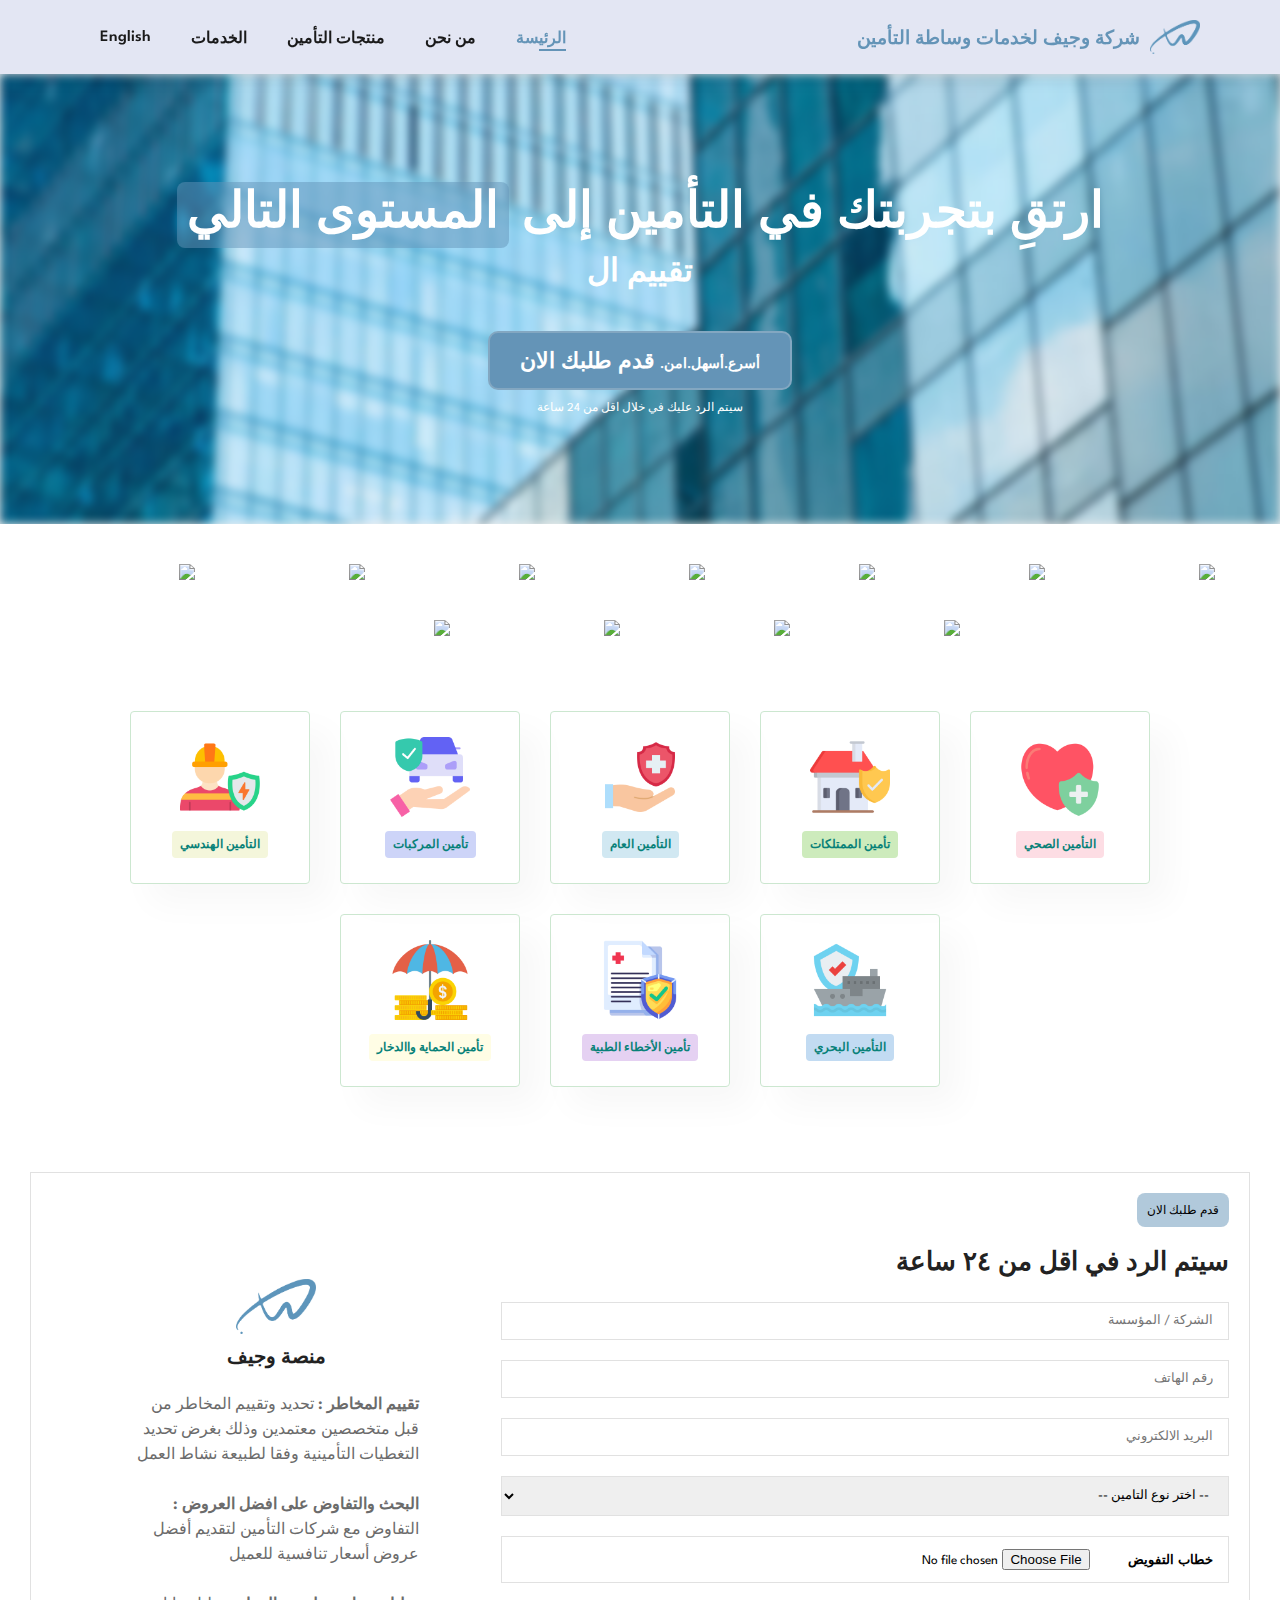
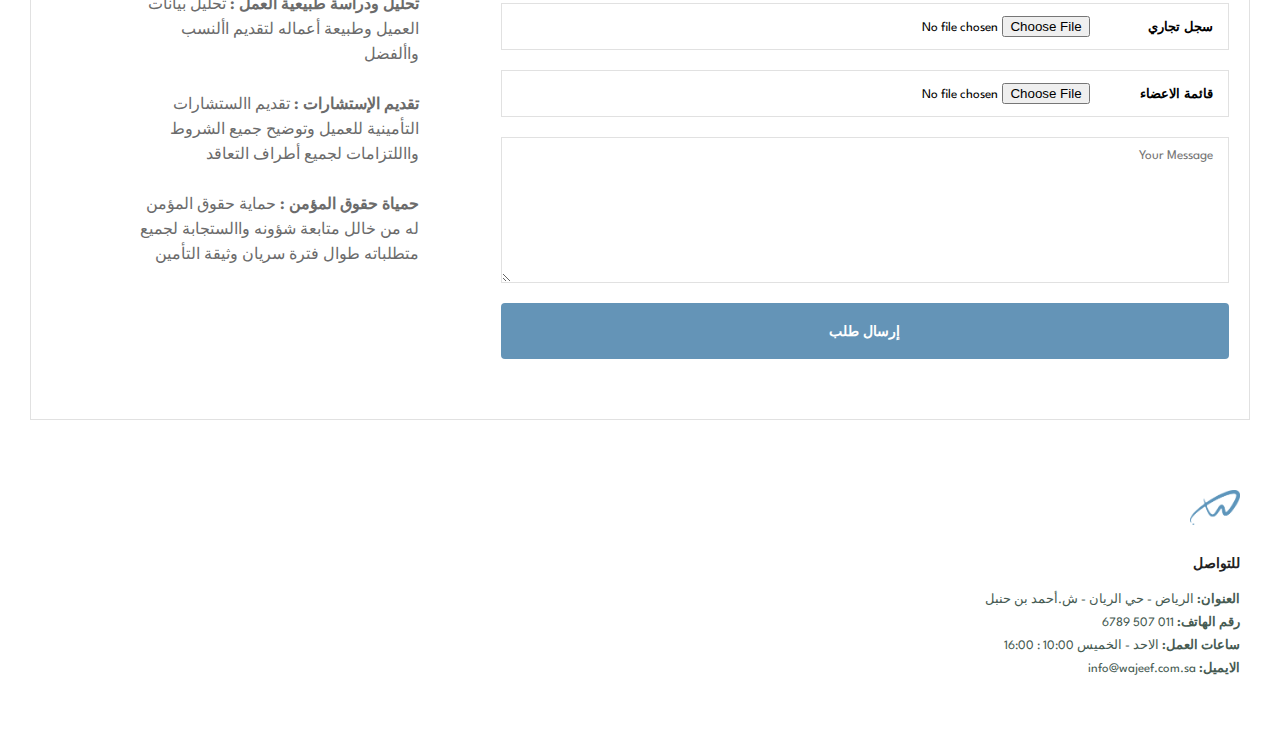
==== index.html @ 31f07fa6 "fix" ====
<!DOCTYPE html>
<html dir="rtl" lang="ar">
  <head>
    <meta charset="UTF-8" />
    <meta http-equiv="X-UA-Compatible" content="IE=edge" />
    <meta name="viewport" content="width=device-width, initial-scale=1.0" />
    <title>WAJEF</title>
    <link rel="shortcut icon" href="Img/logo.png" type="image" />
    <link
      rel="stylesheet"
      href="https://pro.fontawesome.com/releases/v5.10.0/css/all.css"
    />

    <link rel="stylesheet" href="css/header.css" />
    <link rel="stylesheet" href="css/navbar.css" />
    <link rel="stylesheet" href="css/contact.css" />
    <link rel="stylesheet" href="css/feature.css" />
    <link rel="stylesheet" href="css/footer.css" />
    <link rel="stylesheet" href="style.css" />
    <link rel="stylesheet" href="css/hero.css" />
  </head>
  <body>
    <section id="header"></section>

    <header class="hero">
      <div class="layout blur"></div>
      <div class="hero-content">
        <h1 class="hero-title">
          ارتقِ بتجربتك في التأمين إلى <span>المستوى التالي</span>
        </h1>

        <div class="container">
          <h2 class="text" id="text">Developer</h2>
        </div>
        <div class="dataForm">
          <button>
            <a href="#form-details">
              أسرع.أسهل.امن.<strong>قدم طلبك الان</strong>
            </a>
          </button>
        </div>
        <span class="time">سيتم الرد عليك في خلال اقل من 24 ساعة</span>
      </div>
    </header>
    <section id="company"></section>
    <section id="feature" class="section-p1"></section>

    <section id="form-details"></section>

    <footer id="footer" class="section-p1"></footer>
    <script type="module" src="JS/form.js"></script>
    <script type="module" src="JS/script.js">
      setHead("activeHome");
    </script>
    <script type="module" src="JS/menu.js"></script>
    <script type="module" src="JS/words.js"></script>
    <script src="JS/tawk.js"></script>
    <script src="JS/company.js"></script>
    <script src="JS/footer.js"></script>
    <script type="module">
      import { setHome } from "./JS/script.js";
      setHome();
    </script>
  </body>
</html>
---- css/header.css ----
/* header */
#header {
  display: flex;
  align-items: center;
  justify-content: space-between;
  padding: 20px 80px;
  background-color: #e3e6f3;
  box-shadow: 0px 5px 15px rgba(0, 0, 0, 0.1);
  z-index: 999;
  position: sticky;
  top: 0;
  left: 0;
}
@media (max-width: 1200px) {
  #header {
     padding: 20px 30px;
  }
}

.logo {
  width: 50px;
}
---- css/navbar.css ----
/* navbar */
#navbar {
  display: flex;
  align-items: center;
  justify-content: center;
}

#mobile {
  display: none;
  align-items: center;
}
#mobile i {
  color: #1a1a1a;
  font-size: 24px;
  padding-left: 20px;
}
#close {
  position: absolute;
  top: 30px;
  left: 30px;
  color: #222;
  font-size: 24px;
  display: none;
}

#navbar li {
  list-style: none;
  padding: 0 20px;
  position: relative;
}

#navbar li a {
  text-decoration: none;
  font-size: 16px;
  font-weight: 600;
  color: #1a1a1a;
  transition: 0.3s ease;
}

#navbar li a:hover,
#navbar li a.active {
  color: #6494b7;
}

#navbar li a:hover::after,
#navbar li a.active::after {
  content: "";
  width: 30%;
  height: 2px;
  background-color: #6494b7;
  position: absolute;
  bottom: -4px;
  right: 20px;
}
@media (max-width: 905px) {
  #navbar {
    flex-direction: column;
    align-items: flex-start;
    justify-content: flex-start;
    position: fixed;
    top: 0px;
    right: -300px;
    height: 100vh;
    width: 300px;
    background-color: #e3e6f3;
    box-shadow: 0 40px 60px rgb(0, 0, 0, 0.1);
    padding: 80px 0 0 10px;
    transition: 0.3s ease;
  }
  #navbar li {
    margin-bottom: 25px;
  }
  #mobile {
    display: flex;
  }
  #navbar.active {
    right: 0px;
  }
  #lg-bug {
    display: none;
  }
  #close {
    display: initial;
  }
}
---- css/contact.css ----
#contact-details {
  display: flex;
  align-items: center;
  justify-content: space-between;
}
#contact-details .details {
  width: 40%;
}
#contact-details .details span,
#form-details form span {
  font-size: 12px;
}
#contact-details .details h2,
#form-details form h2 {
  font-size: 26px;
  line-height: 35px;
  padding: 20px 0;
}

#contact-details .details h3 {
  font-size: 16px;
  padding-bottom: 15px;
}
#contact-details .details li {
  list-style: none;
  display: flex;
  align-items: center;
  padding: 10px 0;
}
#contact-details .details li i {
  font-size: 14px;
  padding-right: 22px;
}
#contact-details .details li p {
  font-size: 14px;
  margin: 0px;
}
#contact-details .map {
  width: 55%;
  height: 400px;
}

#contact-details .map iframe {
  width: 100%;
  height: 100%;
}

#form-details form {
  width: 65%;
  display: flex;
  flex-direction: column;
  align-items: flex-start;
}
#form-details form input,
#form-details form textarea,
#form-details form select {
  width: 100%;
}
.margin-bottom {
 margin-bottom: 20px;
 border: 1px solid #e1e1e1;
  padding: 12px 15px;
  outline: none;
}
#form-details form button {
  background-color: #6494b7;
  color: #fff;
  width: 100%;
  padding: 20px;
  margin-bottom: 40px;
}
#form-details {
  display: flex;
  align-items: center;
  justify-content: space-between;
  margin: 30px;
  padding: 20px;
  border: 1px solid #e1e1e1;
}

#insurance-type-value {
  display: flex;
  flex-direction: column;
  justify-content: center;
  align-items: center;
  width: 40%;
  padding: 20px;
  transition: 0.3s ease;
}
#insurance-type-value img{
  width: 80px;
}
#insurance-type-value p{
  color: #6b6b6b;
  width: 70%;
  line-height: 25px;
}
#insurance-type-value h4{
  margin: 10px;
}


@media (max-width: 1000px) {
  #form-details,#contact-details {
    flex-direction: column;
  }
  #contact-details .map,
  #form-details form,
  #form-details div,
  #contact-details .details
   {
    width: 100%;
  }
}
@media (max-width: 600px) {

    #form-details {
    margin: 10px;
  }
}
---- css/feature.css ----
/* Feature */
#feature {
  display: flex;
  align-items: center;
  justify-content: space-between;
  flex-wrap: wrap;
}

#feature .fe-box {
  width: 180px;
  text-align: center;
  padding: 25px 15px;
  box-shadow: 20px 20px 34px rgba(0, 0, 0, 0.03);
  border: 1px solid #cce7d0;
  border-radius: 4px;
  margin: 15px 0;
}

#feature .fe-box:hover {
  box-shadow: 10px 10px 54px rgba(70, 62, 211, 0.1);
}

#feature .fe-box h6 {
  display: inline-block;
  padding: 9px 8px 6px 8px;
  line-height: 1;
  border-radius: 4px;
  color: #088178;
}
#feature .fe-box img {
  width: 80px;
  height: 80px;
  object-fit: contain;
  margin-bottom: 10px;

}
#feature .fe-box:nth-child(1) h6 {
  background-color: #fddde4;
}
#feature .fe-box:nth-child(2) h6 {
  background-color: #cdebbc;
}
#feature .fe-box:nth-child(3) h6 {
  background-color: #d1e8f2;
}
#feature .fe-box:nth-child(4) h6 {
  background-color: #cdd4f8;
}
#feature .fe-box:nth-child(5) h6 {
  background-color: #f4f6db;
}
#feature .fe-box:nth-child(6) h6 {
  background-color: #c2dbf2;
}
#feature .fe-box:nth-child(7) h6 {
  background-color: #e5d1f2;
}
#feature .fe-box:nth-child(8) h6 {
  background-color: #fffde5;
}
@media (max-width: 1610px) {
  #feature {
    justify-content: center;
  }
  #feature .fe-box{
    margin: 15px;
  }
}
@media (max-width: 500px) {
  #feature .fe-box{
    width: 145px;
    margin: 0 15px 15px 0;
  }
}
---- css/footer.css ----
footer {
  display: flex;
  flex-wrap: wrap;
  justify-content: space-between;
}
footer .col {
  display: flex;
  flex-direction: column;
  align-items: flex-start;
  margin-bottom: 20px;
}

footer .logo {
  margin-bottom: 30px;
}
footer h4 {
  font-size: 14px;
  padding-bottom: 20px;
}

footer p {
  font-size: 13px;
  margin: 0 0 8px 0;
}

footer a {
  font-size: 13px;
  text-decoration: none;
  color: #222;
  margin-bottom: 10px;
}
footer .follow {
  margin-top: 20px;
}
footer .follow i {
  color: #465b52;
  padding-right: 4px;
  cursor: pointer;
}
footer .follow i:hover,
footer a:hover {
  color: #6494b7;
}

footer .install .row img {
  border: 1px solid #6494b7;
  border-radius: 6px;
}
footer .install img {
  margin: 10px 0 15px 0;
}

footer .copyright {
  text-align: center;
  width: 100%;
}
@media (max-width: 500px) {
  footer {
    flex-direction: column;
  }
  footer .install {
    align-items: center;
  }
}
---- style.css ----
@import url("https://fonts.googleapis.com/css2?family=Spartan:wght@100;200;300;400;500;600;700;800;900&display=swap");

* {
  margin: 0;
  padding: 0;
  box-sizing: border-box;
  font-family: "Spartan", sans-serif;
}

html {
  scroll-behavior: smooth;
}

/* Global Styles */

h1 {
  font-size: 50px;
  line-height: 64px;
  color: #222;
}

h2 {
  font-size: 46px;
  line-height: 54px;
  color: #222;
}

h4 {
  font-size: 20px;
  color: #222;
}

h6 {
  font-weight: 700;
  font-size: 12px;
}

p {
  font-size: 16px;
  color: #465b52;
  margin: 15px 0 20px 0;
}

.section-p1 {
  padding: 40px 80px;
}

.section-m1 {
  margin: 40px 0;
}

body {
  width: 100%;
}

button.normal {
  font-size: 14px;
  font-weight: 600;
  padding: 15px 30px;
  color: #000;

  background-color: #fff;
  border-radius: 4px;
  cursor: pointer;
  border: none;
  outline: none;
  transition: 0.2s ease;
}

button.white {
  font-size: 13px;
  font-weight: 600;
  padding: 11px 18px;
  color: #fff;
  background-color: transparent;
  cursor: pointer;
  border: 1px solid;
  outline: none;
  transition: 0.2s ease;
}

.banner {
  display: flex;
  flex-direction: column;
  justify-content: center;
  align-items: center;
  text-align: center;
  background-size: cover;
  background-position: center;
}
.layer {
  background-color: rgba(0, 0, 0, 0.1);
  position: absolute;
  top: 0;
  left: 0;
  width: 100%;
  height: 100%;
  transition: 0.3s ease;
}
.layer:hover {
  background-color: rgba(0, 0, 0, 0);
}
/* Media Query */
@media (max-width: 1800px) {
  .section-p1 {
    padding: 40px 40px;
  }
  #company {
    padding: 20px 20px 0px 20px;
  }
}

@media (max-width: 500px) {
  .section-p1 {
    padding: 20px;
  }
  h1 {
    font-size: 38px;
  }
  h2 {
    font-size: 32px;
  }
}

header {
  display: flex;
  justify-content: center;
  align-items: center;
  height: 50vh;
  margin: 0;
  font-family: Arial, sans-serif;
  background-color: #f0f0f0;
  background-repeat: no-repeat;
  background-size: cover;
  overflow: hidden;
  justify-content: center;
  align-items: center;
}
.blur {
  background-image: url("Img/main.jpg");
  filter: blur(1px);
}
header {
  position: relative;
}

.container {
  text-align: center;
}
.text {
  font-size: 2em;
  font-weight: bold;
  color: #ffffff;
  min-height: 2em;
}
.hero-title {
  color: #ffffff;
}
span {
  background-color: rgba(100, 148, 183, 0.5);
  padding: 10px;
  border-radius: 8px;
}
.layout {
  position: absolute;
  top: 0;
  left: 0;
  width: 100%;
  height: 100%;
  background-color: rgba(100, 148, 183, 0.3);
  z-index: 0;
}
.hero-content {
  position: relative;
  z-index: 1; /* Ensures content is above the background */
  text-align: center;
}
.dataForm {
  margin-top: 20px;
}

.dataForm button {
  color: #fff;
  padding: 20px;
  margin-bottom: 10px;

  font-size: 14px;
  font-weight: 600;
  padding: 15px 30px;
  color: #000;

  background-color: #6494b7;
  border-radius: 10px;
  cursor: pointer;
  border: 2px solid hsla(0, 0%, 88%, 0.25);
  outline: none;
  transition: 0.2s ease;
}
.dataForm a {
  text-decoration: none;
  color: #fff;
}
.dataForm strong {
  font-size: 22px;
  margin-right: 5px;
}
.time {
  background-color: transparent;
  font-size: 12px;
  color: #fff;
}

#company {
  display: flex;
  flex-wrap: nowrap;
  flex-direction: row;
  flex-wrap: wrap;
  justify-content: center;
  align-items: center;
  padding: 20px 40px 0px 40px;
}
#company img {
  width: 150px;
  margin: 10px;
  padding: 10px;
}

.myFile {
  display: flex;
  width: 100%;
  align-items: center;
  justify-content: center;
}

.myFile h5 {
  width: 150px;
  height: 100%;
}

.logo-contet {
  display: flex;
  text-decoration: none;
  justify-content: center;
  align-items: center;
  color: #6494b7;
}
.logo-contet .logo {
  margin-left: 10px;
}
---- css/hero.css ----
#hero {
  height: 90vh;
  width: 100%;
  background-size: cover;
  background-position: top 25% right 0;
  padding: 0 80px;
  display: flex;
  align-items: flex-start;
  justify-content: center;
  flex-direction: column;
}
#hero {
  background-image: url("img/hero4.png");
}

#hero h4 {
  padding-bottom: 5px;
  color: #088178;
}

#hero h1 {
  color: #088178;
}

#hero button {
  background-image: url("img/button.png");
  background-repeat: no-repeat;
  background-color: #088178;
  color: #088178;
  border: 0;
  padding: 14px 80px 14px 65px;
  cursor: pointer;
  font-weight: 700;
  font-size: 15px;
}

@media (max-width: 799px) {
  #hero {
    height: 70vh;
    background-position: top 30% right 30%;
  }
}
@media (max-width: 500px) {
  #hero {
    padding: 0 20px;
    background-position: 55%;
  }
}
.blur {
  filter: blur(5px);
}
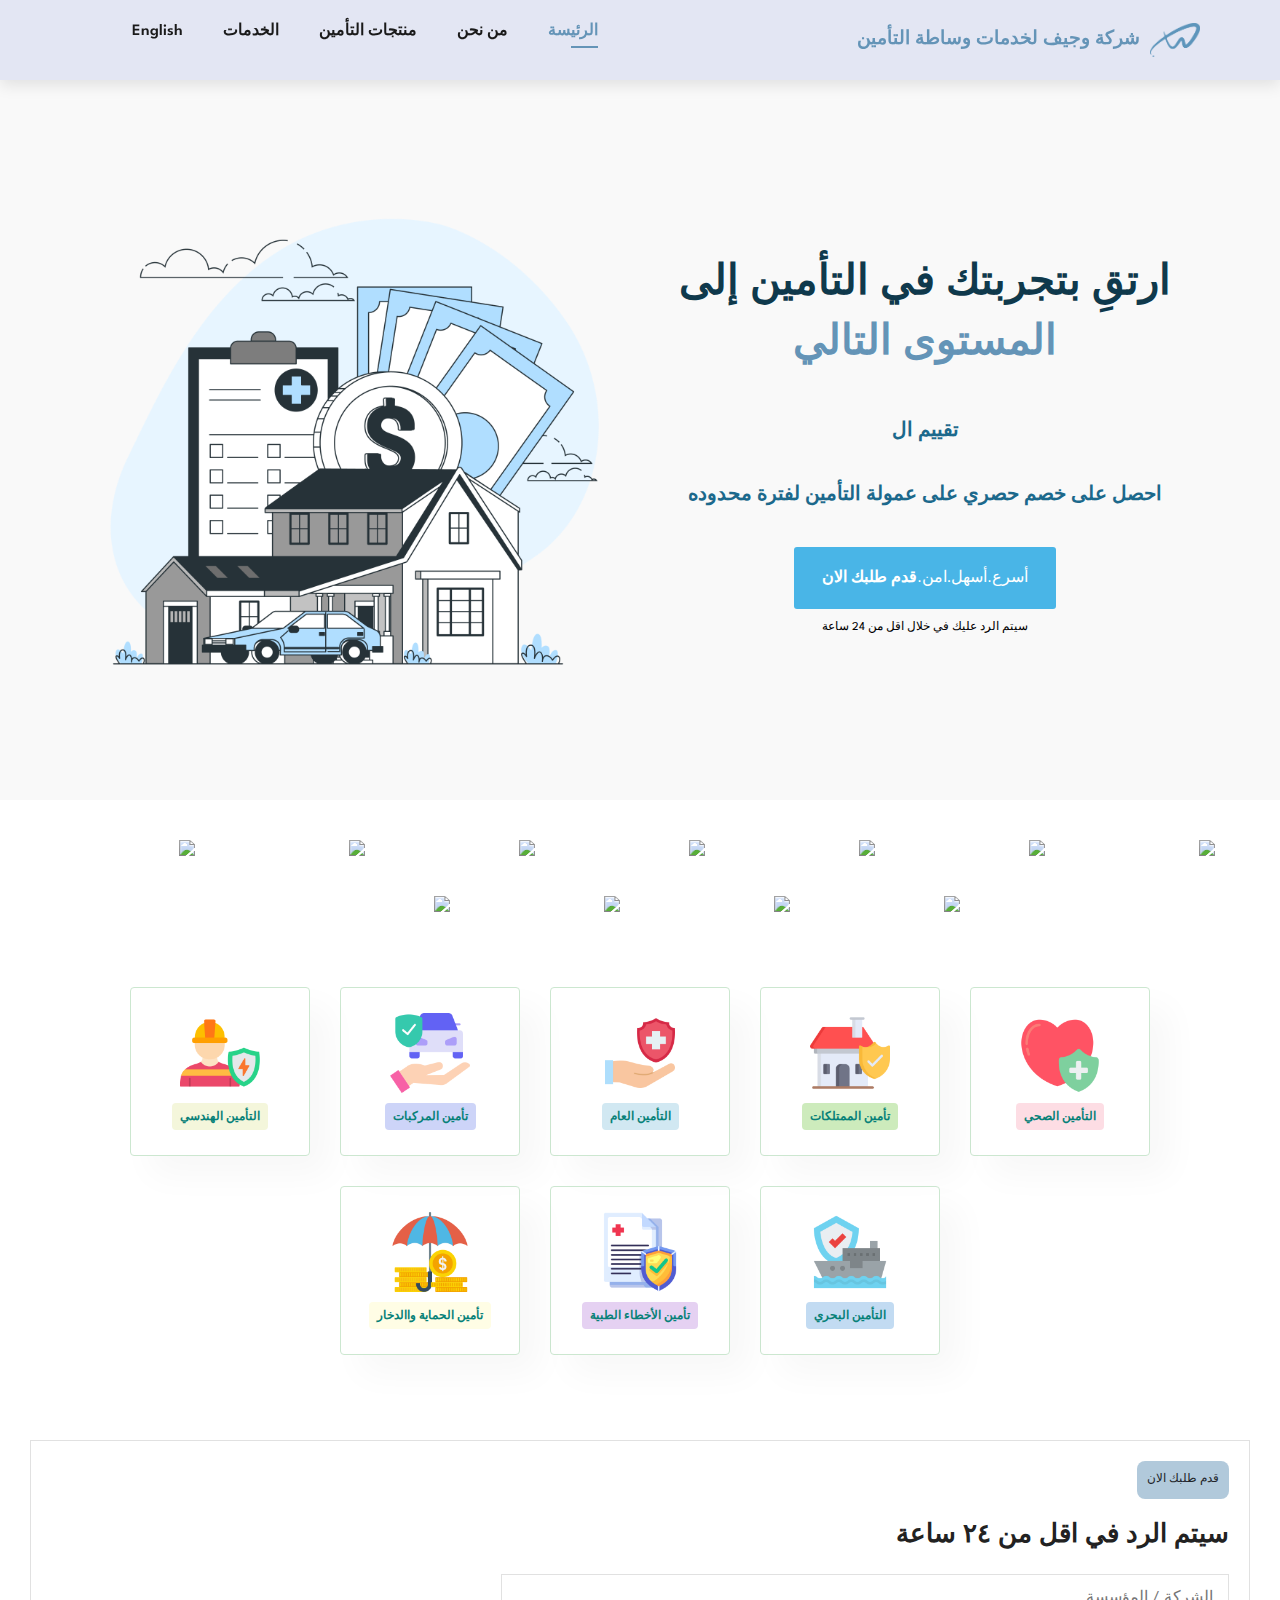
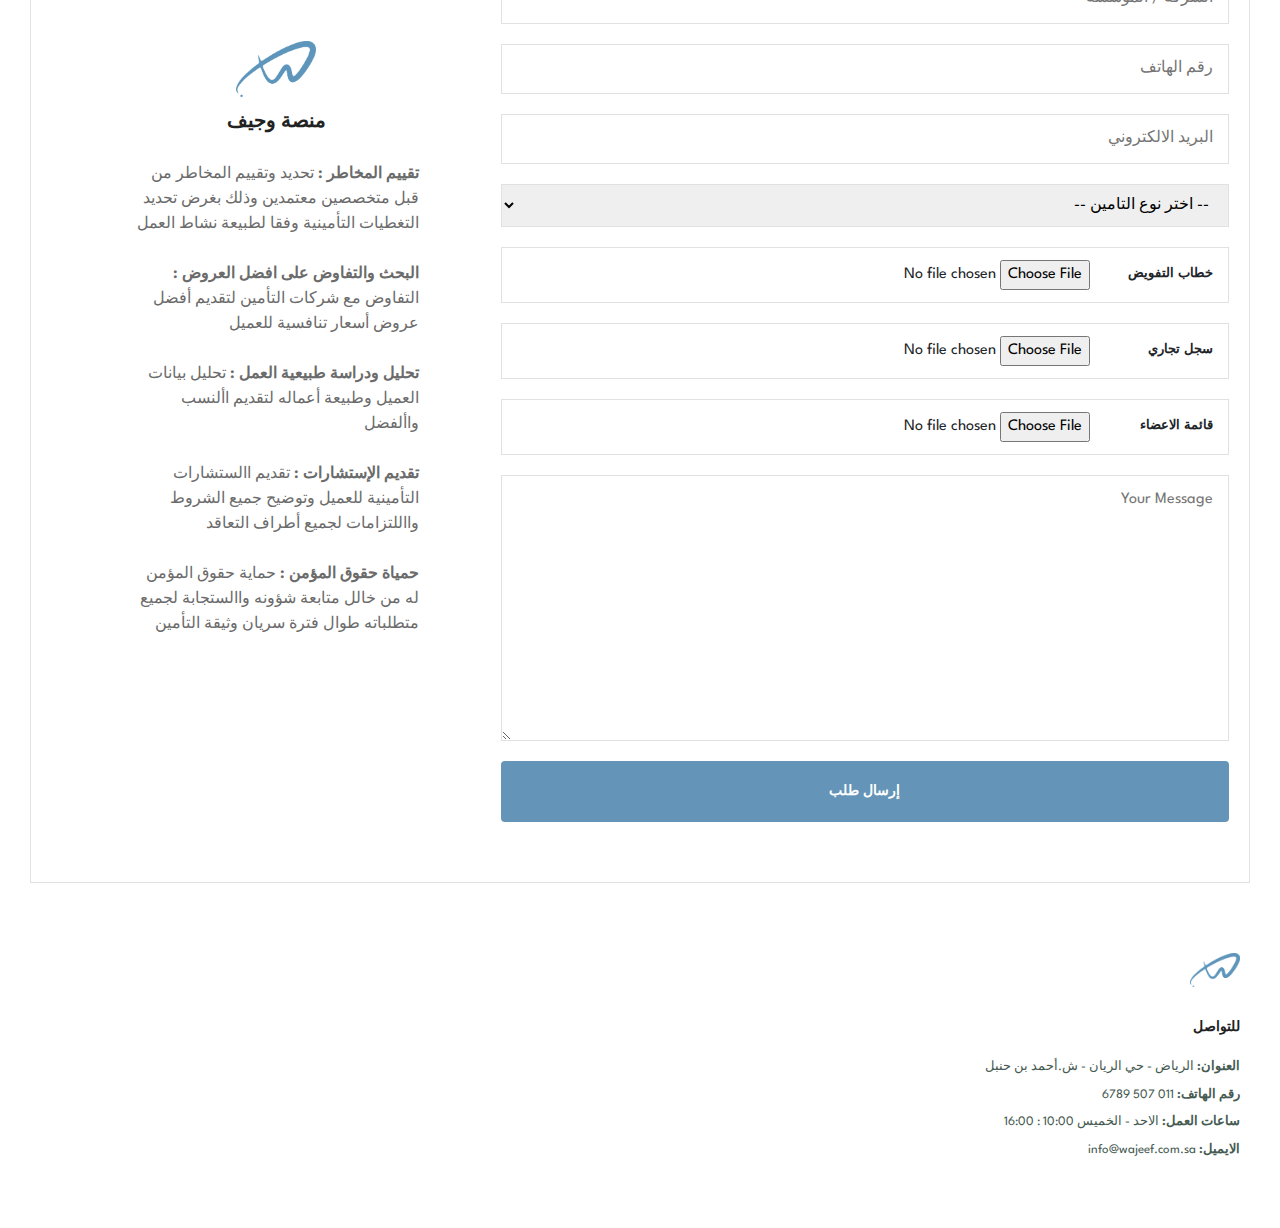
==== commit e02d8e49: "edit" ====
--- a/index.html
+++ b/index.html
@@ -10,7 +10,6 @@
       rel="stylesheet"
       href="https://pro.fontawesome.com/releases/v5.10.0/css/all.css"
     />
-
     <link rel="stylesheet" href="css/header.css" />
     <link rel="stylesheet" href="css/navbar.css" />
     <link rel="stylesheet" href="css/contact.css" />
@@ -18,30 +17,40 @@
     <link rel="stylesheet" href="css/footer.css" />
     <link rel="stylesheet" href="style.css" />
     <link rel="stylesheet" href="css/hero.css" />
+    <link rel="stylesheet" href="css/bootstrap/bootstrap-grid.min.css" />
+    
   </head>
   <body>
     <section id="header"></section>
 
-    <header class="hero">
-      <div class="layout blur"></div>
-      <div class="hero-content">
-        <h1 class="hero-title">
-          ارتقِ بتجربتك في التأمين إلى <span>المستوى التالي</span>
-        </h1>
-
-        <div class="container">
-          <h2 class="text" id="text">Developer</h2>
+    <section id="hero" class="d-flex align-items-center">
+      <div class="container">
+        <div class="row">
+          <div
+            class="col-lg-6 pt-4 pt-lg-0 order-2 order-lg-1 d-flex flex-column justify-content-center"
+          >
+            <h1 class="hero-title">
+              ارتقِ بتجربتك في التأمين إلى <br />
+              <h1 style="color: #6494b7">المستوى التالي</h1>
+            </h1>
+            <div class="container">
+              <h2 class="text" id="text">Developer</h2>
+            </div>
+            <h2>احصل على خصم حصري على عمولة التأمين لفترة محدوده</h2>
+            <div>
+              <a href="#form-details" class="btn-get-started scrollto">
+                أسرع.أسهل.امن.<strong>قدم طلبك الان</strong>
+              </a>
+            </div>
+            <span class="time">سيتم الرد عليك في خلال اقل من 24 ساعة</span>
+          </div>
+          <div class="col-lg-6 order-1 order-lg-2 hero-img">
+            <img src="Img/hero.png" class="img-fluid" alt="" />
+          </div>
         </div>
-        <div class="dataForm">
-          <button>
-            <a href="#form-details">
-              أسرع.أسهل.امن.<strong>قدم طلبك الان</strong>
-            </a>
-          </button>
-        </div>
-        <span class="time">سيتم الرد عليك في خلال اقل من 24 ساعة</span>
       </div>
-    </header>
+    </section>
+    
     <section id="company"></section>
     <section id="feature" class="section-p1"></section>
 
@@ -52,11 +61,11 @@
     <script type="module" src="JS/script.js">
       setHead("activeHome");
     </script>
-    <script type="module" src="JS/menu.js"></script>
     <script type="module" src="JS/words.js"></script>
     <script src="JS/tawk.js"></script>
     <script src="JS/company.js"></script>
     <script src="JS/footer.js"></script>
+
     <script type="module">
       import { setHome } from "./JS/script.js";
       setHome();
--- a/css/feature.css
+++ b/css/feature.css
@@ -15,7 +15,9 @@
   border-radius: 4px;
   margin: 15px 0;
 }
-
+#feature .bigBox {
+  width: 50%;
+}
 #feature .fe-box:hover {
   box-shadow: 10px 10px 54px rgba(70, 62, 211, 0.1);
 }
@@ -32,7 +34,6 @@
   height: 80px;
   object-fit: contain;
   margin-bottom: 10px;
-
 }
 #feature .fe-box:nth-child(1) h6 {
   background-color: #fddde4;
@@ -62,13 +63,13 @@
   #feature {
     justify-content: center;
   }
-  #feature .fe-box{
+  #feature .fe-box {
     margin: 15px;
   }
 }
 @media (max-width: 500px) {
-  #feature .fe-box{
+  #feature .fe-box {
     width: 145px;
     margin: 0 15px 15px 0;
   }
-}+}
--- a/style.css
+++ b/style.css
@@ -10,7 +10,9 @@
 html {
   scroll-behavior: smooth;
 }
-
+a {
+text-decoration: none;
+}
 /* Global Styles */
 
 h1 {
@@ -207,7 +209,7 @@
 .time {
   background-color: transparent;
   font-size: 12px;
-  color: #fff;
+  color: #000;
 }
 
 #company {
@@ -246,4 +248,80 @@
 }
 .logo-contet .logo {
   margin-left: 10px;
+}
+
+#aboutUs,
+#vision {
+  display: flex;
+  justify-content: center;
+  align-items: center;
+}
+
+#aboutUs .aboutUs-img {
+  padding-left: 40px;
+}
+#aboutUs .aboutUs-img img {
+  width: 250px;
+  margin: 20px;
+}
+#aboutUs p {
+  line-height: 30px;
+}
+
+.show {
+  width: 40%;
+}
+.show h3 {
+  font-size: 40px;
+  color: #6494b7;
+  font-weight: bold;
+  margin: 0 0 40px 0;
+  padding-bottom: 6px;
+  width: 180px;
+  border-bottom: solid;
+}
+#vision img {
+  object-fit: contain;
+}
+
+#vision .vision-img {
+  width: 50%;
+  display: flex;
+  align-items: center;
+}
+#vision .vision-img img {
+  width: 100%;
+  height: 100%;
+  object-fit: cover;
+}
+#vision {
+  justify-content: space-between;
+  align-items: center;
+}
+.blueShow{
+  background-color: #2071ab;
+}
+.darkblue {
+  background-color: #184e74;
+}
+.vision-back {
+  width: 50%;
+  padding: 40px;
+}
+
+.vision-back h3,
+.vision-back p {
+  color: #fff;
+  line-height: 35px;
+}
+.about-img {
+  display: flex;
+  align-items: center;
+}
+.about-img img {
+  object-fit: contain;
+  margin: 0 0 40px 15px;
+}
+.tawk-flex {
+  background-color: white;
 }--- a/css/hero.css
+++ b/css/hero.css
@@ -1,51 +1,83 @@
+
 #hero {
-  height: 90vh;
+  display: flex;
   width: 100%;
-  background-size: cover;
-  background-position: top 25% right 0;
-  padding: 0 80px;
-  display: flex;
-  align-items: flex-start;
-  justify-content: center;
-  flex-direction: column;
-}
-#hero {
-  background-image: url("img/hero4.png");
+  height: 80vh;
+  background: #f9f9f9;
 }
 
-#hero h4 {
-  padding-bottom: 5px;
-  color: #088178;
+#hero .container {
+  padding-top: 20px;
+}
+.row {
+  display: flex;
+  justify-content: center;
+  align-items: center;
 }
 
 #hero h1 {
-  color: #088178;
+  margin: 0;
+  font-size: 42px;
+  font-weight: 700;
+  line-height: 60px;
+  color: #0f394c;
+  text-transform: uppercase;
 }
 
-#hero button {
-  background-image: url("img/button.png");
-  background-repeat: no-repeat;
-  background-color: #088178;
-  color: #088178;
-  border: 0;
-  padding: 14px 80px 14px 65px;
-  cursor: pointer;
-  font-weight: 700;
-  font-size: 15px;
+#hero h2 {
+  color: #1c698c;
+  margin: 10px 0 0 0;
+  font-size: 20px;
+}
+#hero a {
+  text-decoration: none;
 }
 
-@media (max-width: 799px) {
+#hero .btn-get-started {
+  font-family: "Dosis", sans-serif;
+  font-weight: 500;
+  font-size: 16px;
+  letter-spacing: 1px;
+  display: inline-block;
+  padding: 18px 28px;
+  border-radius: 3px;
+  transition: 0.5s;
+  margin-top: 25px;
+  color: #fff;
+  background: #49b5e7;
+  text-transform: uppercase;
+}
+
+#hero .btn-get-started:hover {
+  background: #76c7ed;
+}
+.col-lg-6 {
+  width: 50%;
+}
+
+@media (max-width: 991px) {
   #hero {
-    height: 70vh;
-    background-position: top 30% right 30%;
+    height: 100vh;
+    text-align: center;
+  }
+
+  #hero .hero-img img {
+    width: 50%;
   }
 }
-@media (max-width: 500px) {
-  #hero {
-    padding: 0 20px;
-    background-position: 55%;
+
+@media (max-width: 768px) {
+  #hero h1 {
+    font-size: 28px;
+    line-height: 36px;
+  }
+
+  #hero h2 {
+    font-size: 18px;
+    line-height: 24px;
+  }
+
+  #hero .hero-img img {
+    width: 80%;
   }
 }
-.blur {
-  filter: blur(5px);
-}
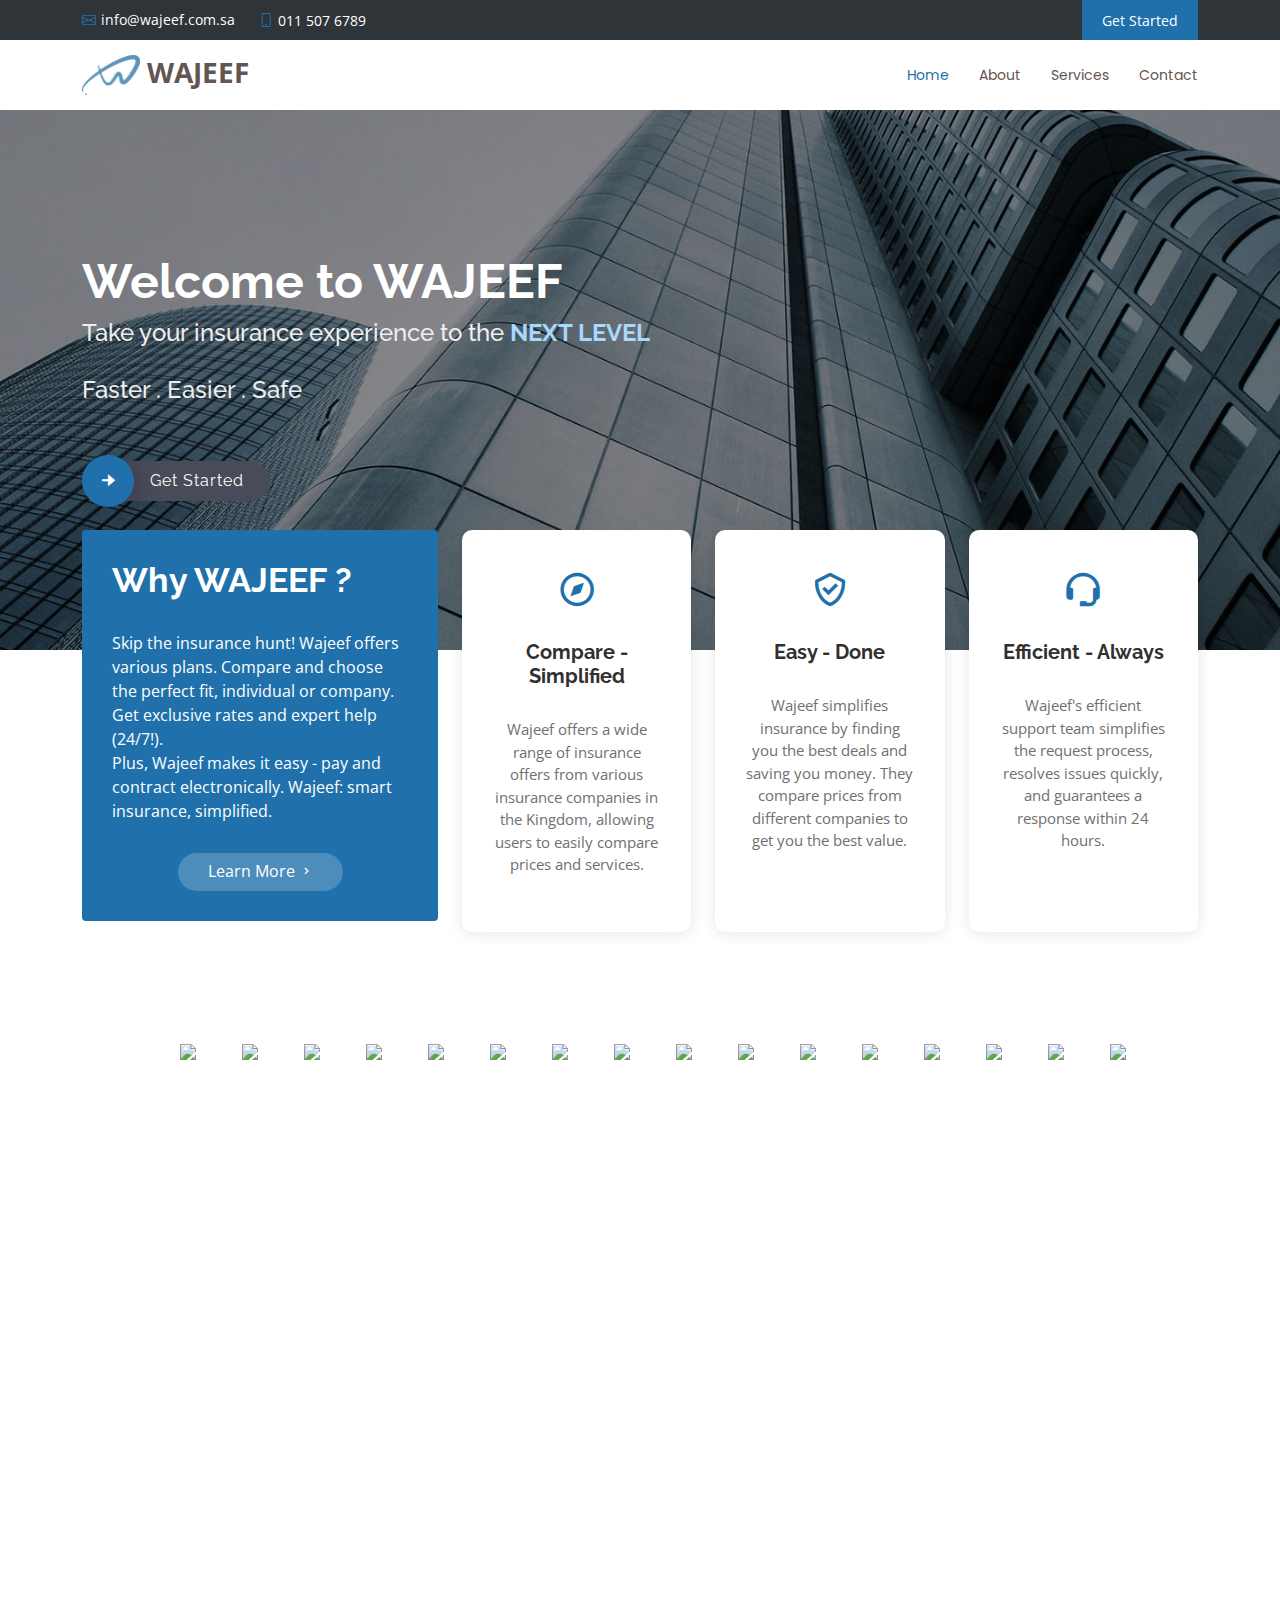
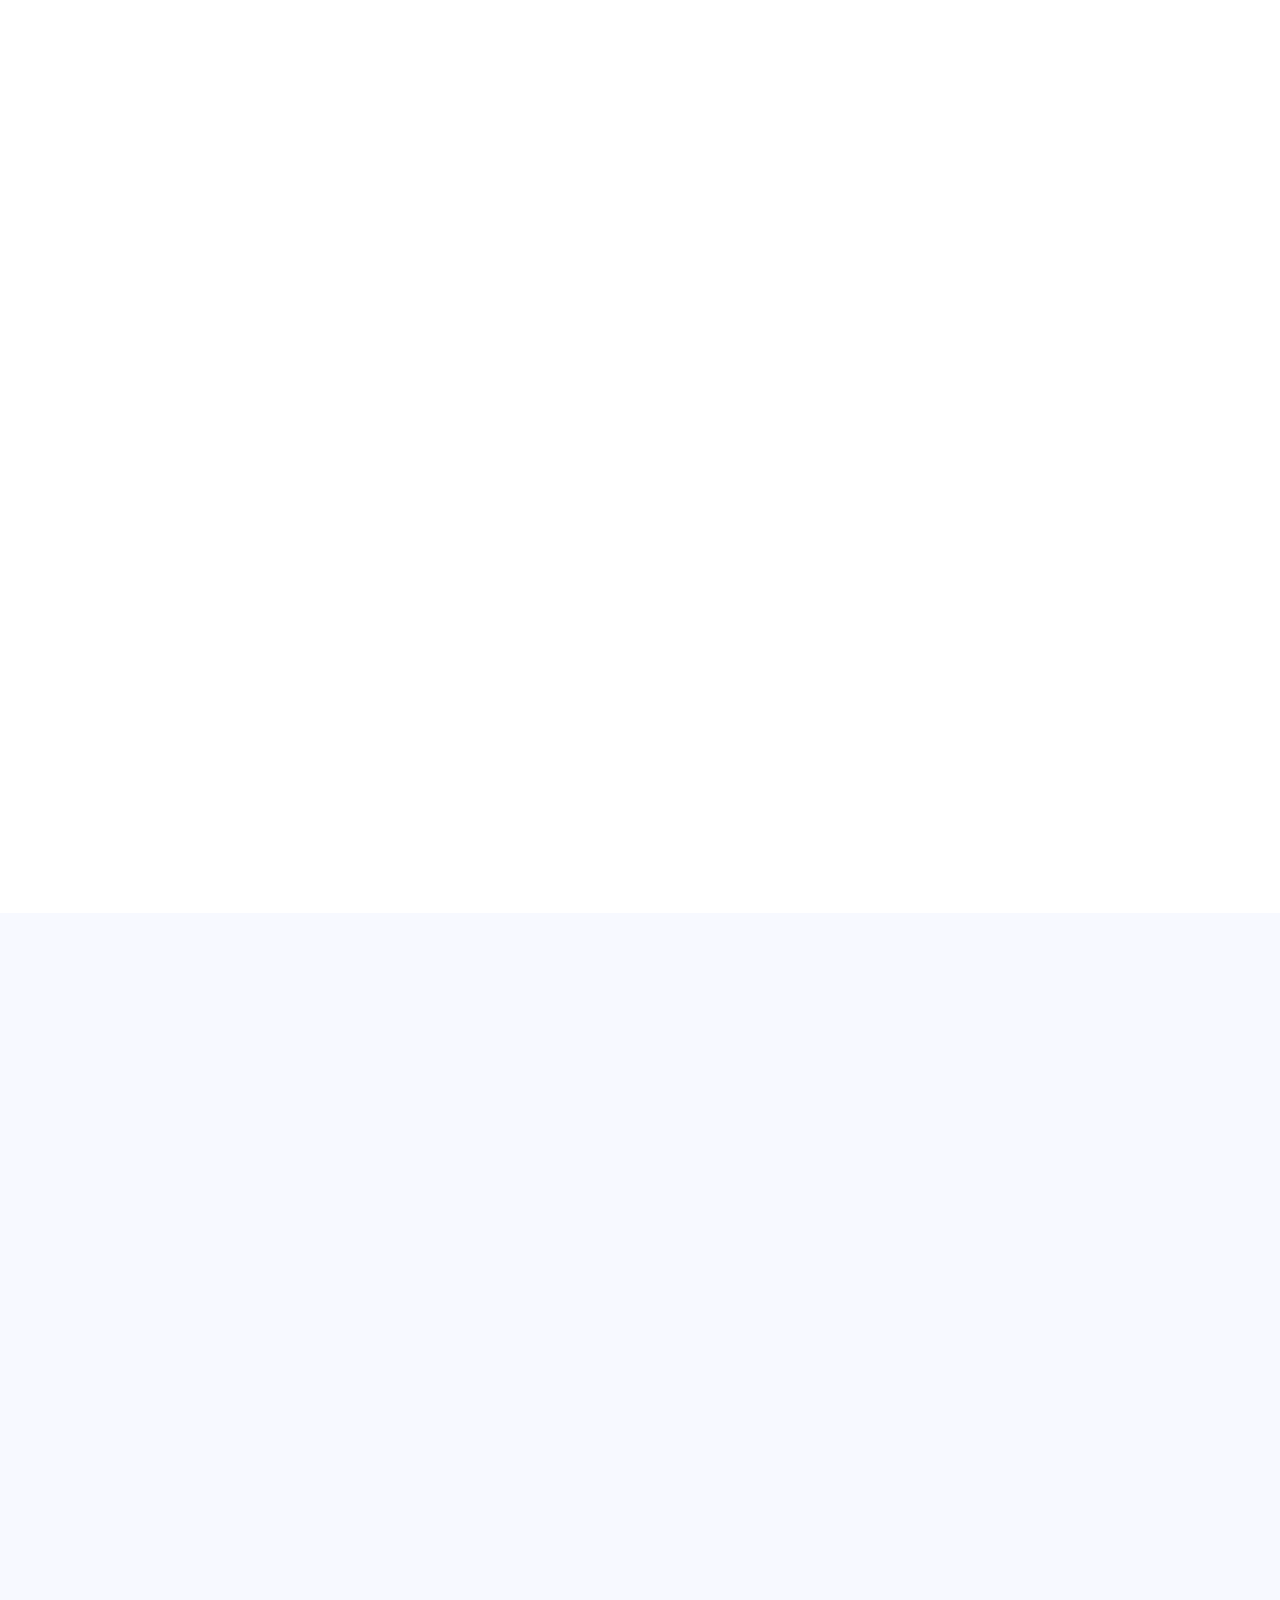
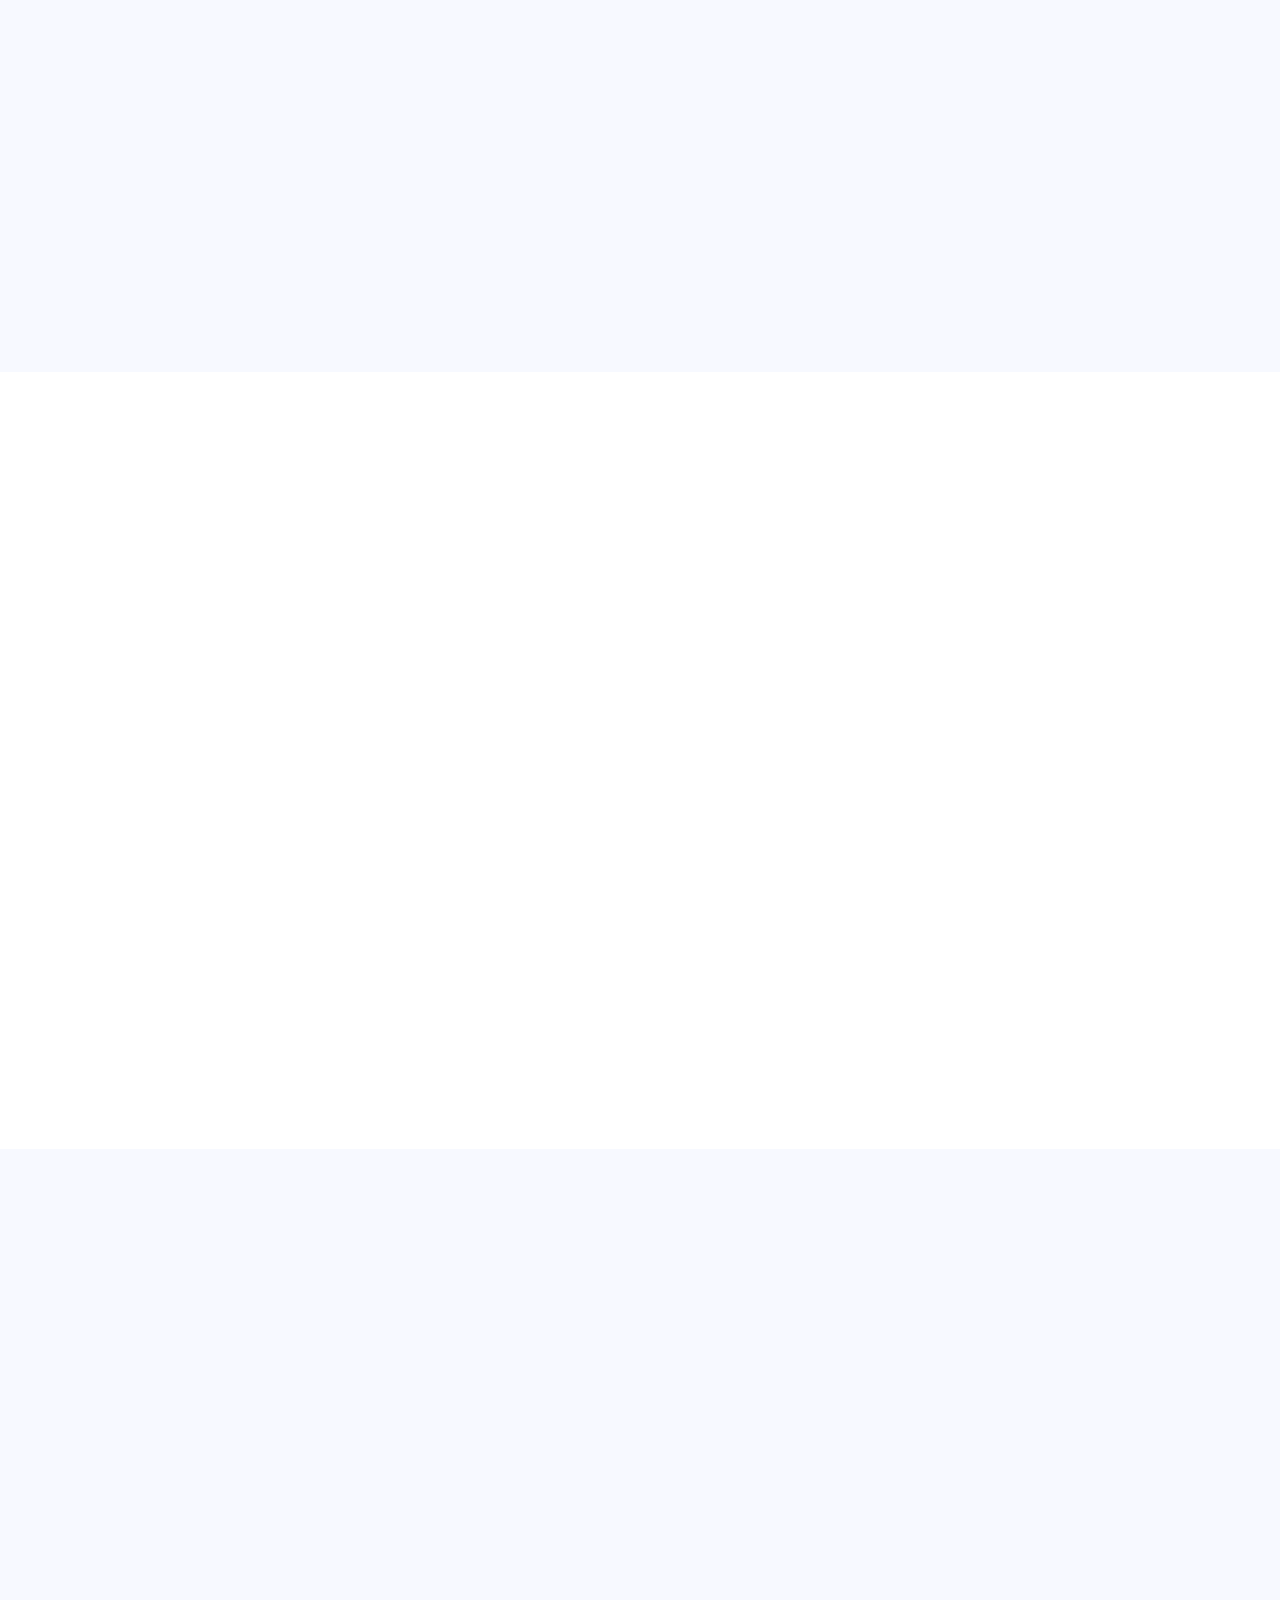
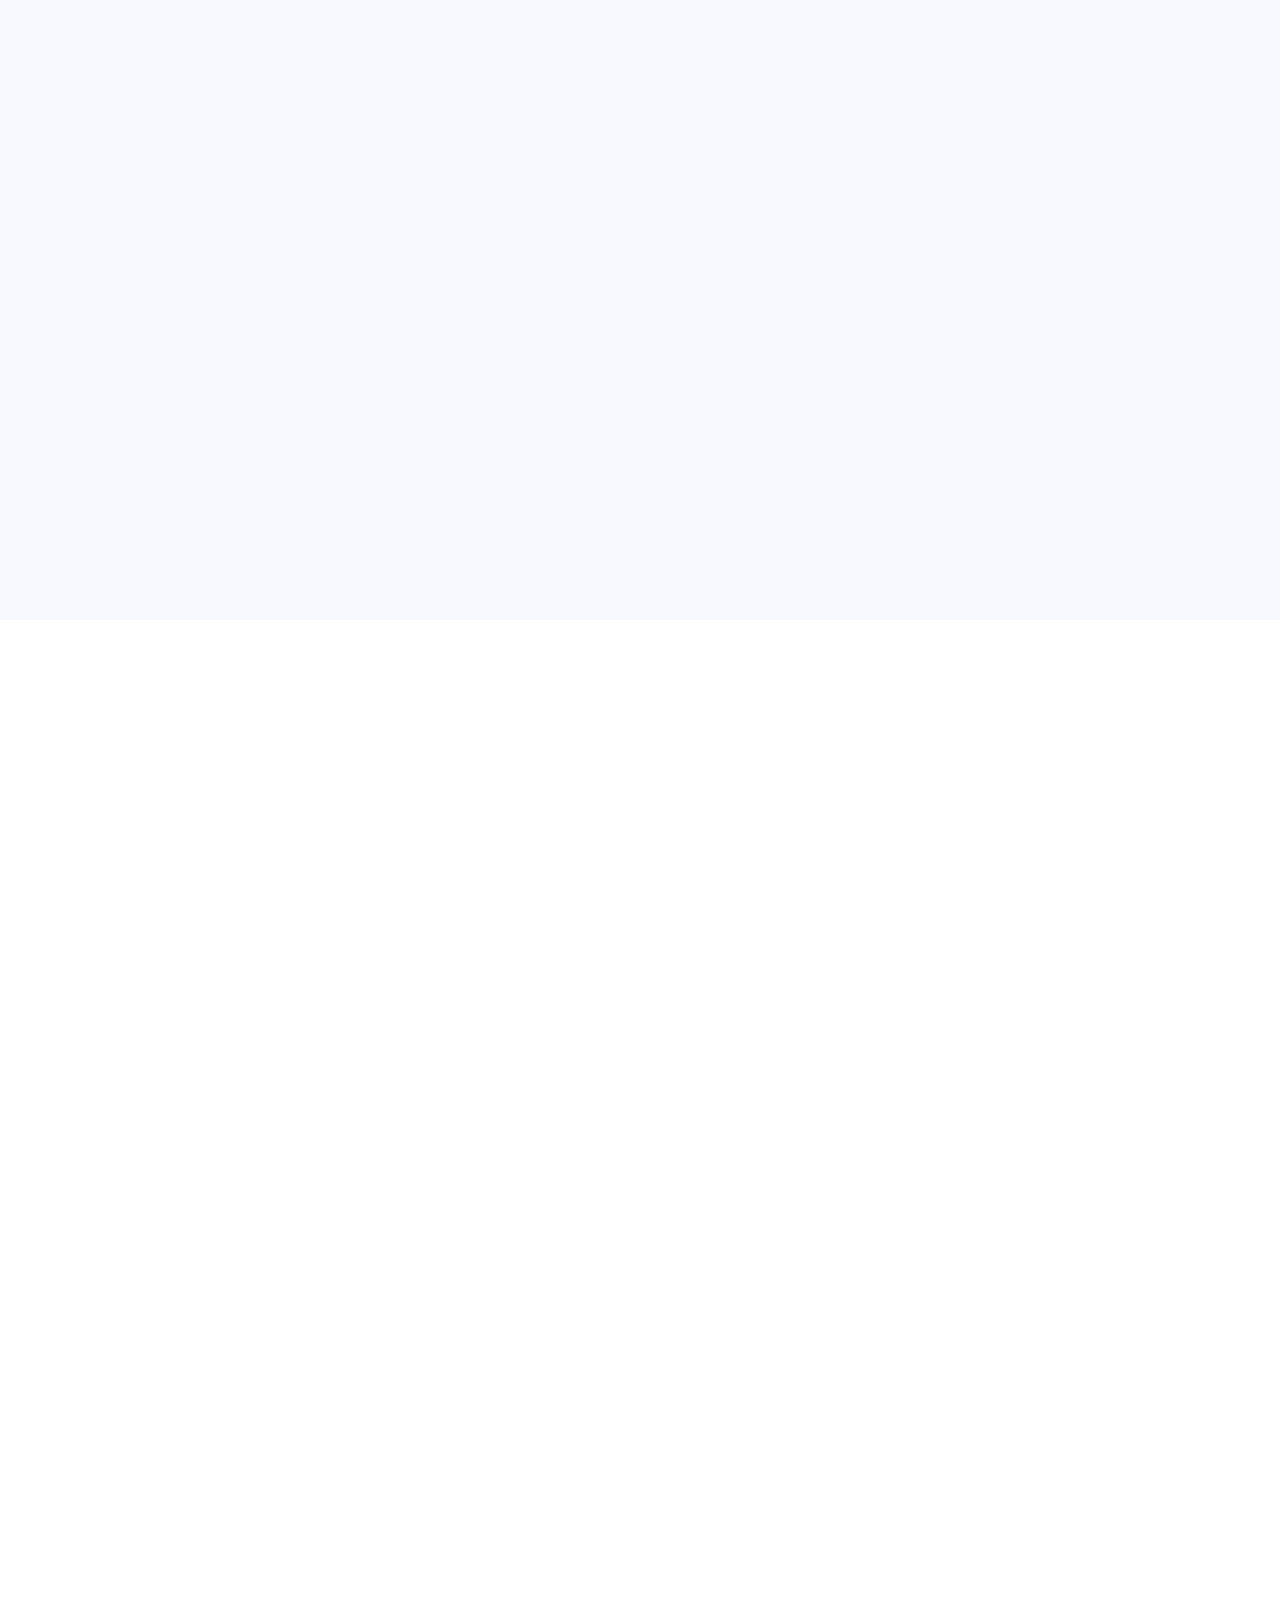
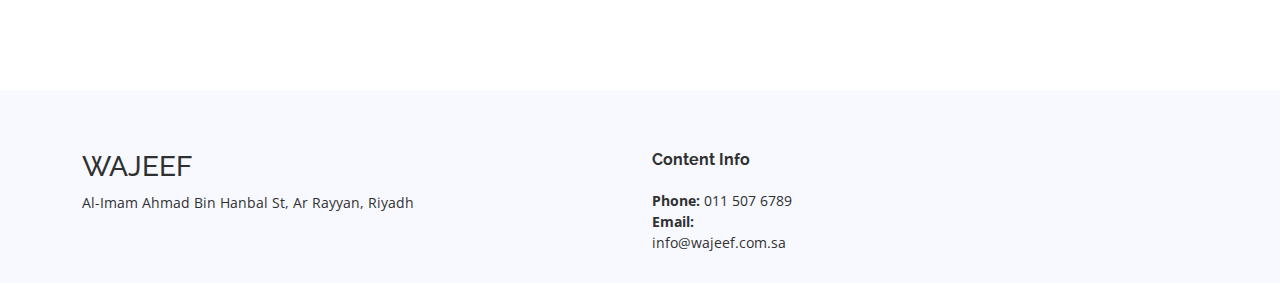
==== commit a4f2e681: "save" ====
--- a/index.html
+++ b/index.html
@@ -1,74 +1,645 @@
 <!DOCTYPE html>
-<html dir="rtl" lang="ar">
+<html lang="en">
   <head>
-    <meta charset="UTF-8" />
-    <meta http-equiv="X-UA-Compatible" content="IE=edge" />
-    <meta name="viewport" content="width=device-width, initial-scale=1.0" />
-    <title>WAJEF</title>
+    <meta charset="utf-8" />
+    <meta content="width=device-width, initial-scale=1.0" name="viewport" />
+
+    <meta content="" name="description" />
+    <meta content="" name="keywords" />
+
+    <!-- Favicons -->
+    <title>WAJEEF</title>
     <link rel="shortcut icon" href="Img/logo.png" type="image" />
+
+    <!-- Google Fonts -->
+    <link
+      href="https://fonts.googleapis.com/css?family=Open+Sans:300,300i,400,400i,600,600i,700,700i|Raleway:300,300i,400,400i,500,500i,600,600i,700,700i|Poppins:300,300i,400,400i,500,500i,600,600i,700,700i"
+      rel="stylesheet"
+    />
     <link
       rel="stylesheet"
-      href="https://pro.fontawesome.com/releases/v5.10.0/css/all.css"
+      href="https://cdn.jsdelivr.net/npm/bootstrap@4.0.0/dist/css/bootstrap.min.css"
+      integrity="sha384-Gn5384xqQ1aoWXA+058RXPxPg6fy4IWvTNh0E263XmFcJlSAwiGgFAW/dAiS6JXm"
+      crossorigin="anonymous"
     />
-    <link rel="stylesheet" href="css/header.css" />
-    <link rel="stylesheet" href="css/navbar.css" />
-    <link rel="stylesheet" href="css/contact.css" />
-    <link rel="stylesheet" href="css/feature.css" />
-    <link rel="stylesheet" href="css/footer.css" />
-    <link rel="stylesheet" href="style.css" />
-    <link rel="stylesheet" href="css/hero.css" />
-    <link rel="stylesheet" href="css/bootstrap/bootstrap-grid.min.css" />
-    
+    <!-- Vendor CSS Files -->
+    <link href="assets/vendor/aos/aos.css" rel="stylesheet" />
+    <link
+      href="assets/vendor/bootstrap/css/bootstrap.min.css"
+      rel="stylesheet"
+    />
+    <link
+      href="assets/vendor/bootstrap-icons/bootstrap-icons.css"
+      rel="stylesheet"
+    />
+    <link href="assets/vendor/boxicons/css/boxicons.min.css" rel="stylesheet" />
+    <link
+      href="assets/vendor/glightbox/css/glightbox.min.css"
+      rel="stylesheet"
+    />
+    <link href="assets/vendor/swiper/swiper-bundle.min.css" rel="stylesheet" />
+
+    <!-- Template Main CSS File -->
+    <link href="assets/css/style.css" rel="stylesheet" />
+    <link href="css/marquee.css" rel="stylesheet" />
+    <link href="css/company.css" rel="stylesheet" />
+    <link href="css/contact.css" rel="stylesheet" />
+
+    <!-- =======================================================
+  * Dev Name: Asem Elkhouli
+  * Author: asemelkhouli@gmail.com
+  ======================================================== -->
   </head>
+
   <body>
-    <section id="header"></section>
-
-    <section id="hero" class="d-flex align-items-center">
-      <div class="container">
-        <div class="row">
-          <div
-            class="col-lg-6 pt-4 pt-lg-0 order-2 order-lg-1 d-flex flex-column justify-content-center"
+    <!-- ======= Top Bar ======= -->
+    <section id="topbar" class="d-flex align-items-center">
+      <div
+        class="container d-flex justify-content-center justify-content-md-between"
+      >
+        <div class="contact-info d-flex align-items-center">
+          <i class="bi bi-envelope d-flex align-items-center"
+            ><a href="mailto:info@wajeef.com.sa">info@wajeef.com.sa</a></i
           >
-            <h1 class="hero-title">
-              ارتقِ بتجربتك في التأمين إلى <br />
-              <h1 style="color: #6494b7">المستوى التالي</h1>
-            </h1>
-            <div class="container">
-              <h2 class="text" id="text">Developer</h2>
-            </div>
-            <h2>احصل على خصم حصري على عمولة التأمين لفترة محدوده</h2>
-            <div>
-              <a href="#form-details" class="btn-get-started scrollto">
-                أسرع.أسهل.امن.<strong>قدم طلبك الان</strong>
-              </a>
-            </div>
-            <span class="time">سيتم الرد عليك في خلال اقل من 24 ساعة</span>
-          </div>
-          <div class="col-lg-6 order-1 order-lg-2 hero-img">
-            <img src="Img/hero.png" class="img-fluid" alt="" />
-          </div>
+          <i class="bi bi-phone d-flex align-items-center ms-4"
+            ><span>011 507 6789</span></i
+          >
+        </div>
+
+        <div class="cta d-none d-md-flex align-items-center">
+          <a href="#contact" class="scrollto">Get Started</a>
         </div>
       </div>
     </section>
-    
-    <section id="company"></section>
-    <section id="feature" class="section-p1"></section>
-
-    <section id="form-details"></section>
-
-    <footer id="footer" class="section-p1"></footer>
+
+    <!-- ======= Header ======= -->
+    <header id="header" class="d-flex align-items-center">
+      <div class="container d-flex align-items-center justify-content-between">
+        <div class="logo">
+          <h1>
+            <img src="Img/logo.png" class="logo" alt="logo" />
+            <a href="index.html">WAJEEF</a>
+          </h1>
+          <!-- Uncomment below if you prefer to use an image logo -->
+          <!-- <a href="index.html"><img src="img/logo.png" alt="" class="img-fluid"></a> -->
+        </div>
+
+        <nav id="navbar" class="navbar">
+          <ul>
+            <li><a class="nav-link scrollto active" href="#hero">Home</a></li>
+            <li><a class="nav-link scrollto" href="#about">About</a></li>
+            <li><a class="nav-link scrollto" href="#services">Services</a></li>
+
+            <li><a class="nav-link scrollto" href="#contact">Contact</a></li>
+          </ul>
+          <i class="bi bi-list mobile-nav-toggle"></i>
+        </nav>
+        <!-- .navbar -->
+      </div>
+    </header>
+    <!-- End Header -->
+
+    <!-- ======= Hero Section ======= -->
+    <section
+      id="hero"
+      class="d-flex flex-column justify-content-center align-items-center"
+    >
+      <div class="container" data-aos="fade-in">
+        <h1>Welcome to WAJEEF</h1>
+        <h2>
+          Take your insurance experience to the
+          <strong class="blueShow">NEXT LEVEL</strong> <br /><br />Faster .
+          Easier . Safe
+        </h2>
+
+        <div class="d-flex align-items-center">
+          <i class="bx bxs-right-arrow-alt get-started-icon"></i>
+          <a href="#contact" class="btn-get-started scrollto">Get Started</a>
+        </div>
+      </div>
+    </section>
+    <!-- End Hero -->
+    <main id="main">
+      <!-- ======= Why Us Section ======= -->
+      <section id="why-us" class="why-us">
+        <div class="container">
+          <div class="row">
+            <div class="col-xl-4 col-lg-5" data-aos="fade-up">
+              <div class="content">
+                <h3>Why WAJEEF ?</h3>
+                <p>
+                  Skip the insurance hunt! Wajeef offers various plans. Compare
+                  and choose the perfect fit, individual or company.<br />
+                  Get exclusive rates and expert help (24/7!).<br />
+                  Plus, Wajeef makes it easy - pay and contract electronically.
+                  Wajeef: smart insurance, simplified.
+                </p>
+                <div class="text-center">
+                  <a href="#about" class="more-btn"
+                    >Learn More <i class="bx bx-chevron-right"></i
+                  ></a>
+                </div>
+              </div>
+            </div>
+            <div class="col-xl-8 col-lg-7 d-flex">
+              <div class="icon-boxes d-flex flex-column justify-content-center">
+                <div class="row">
+                  <div
+                    class="col-xl-4 d-flex align-items-stretch"
+                    data-aos="fade-up"
+                    data-aos-delay="100"
+                  >
+                    <div class="icon-box mt-4 mt-xl-0">
+                      <i class="bx bx-compass"></i>
+                      <h4>Compare - Simplified</h4>
+                      <p>
+                        Wajeef offers a wide range of insurance offers from
+                        various insurance companies in the Kingdom, allowing
+                        users to easily compare prices and services.
+                      </p>
+                    </div>
+                  </div>
+                  <div
+                    class="col-xl-4 d-flex align-items-stretch"
+                    data-aos="fade-up"
+                    data-aos-delay="200"
+                  >
+                    <div class="icon-box mt-4 mt-xl-0">
+                      <i class="bx bx-check-shield"></i>
+                      <h4>Easy - Done</h4>
+                      <p>
+                        Wajeef simplifies insurance by finding you the best
+                        deals and saving you money. They compare prices from
+                        different companies to get you the best value.
+                      </p>
+                    </div>
+                  </div>
+                  <div
+                    class="col-xl-4 d-flex align-items-stretch"
+                    data-aos="fade-up"
+                    data-aos-delay="300"
+                  >
+                    <div class="icon-box mt-4 mt-xl-0">
+                      <i class="bx bx-support"></i>
+                      <h4>Efficient - Always</h4>
+                      <p>
+                        Wajeef's efficient support team simplifies the request
+                        process, resolves issues quickly, and guarantees a
+                        response within 24 hours.
+                      </p>
+                    </div>
+                  </div>
+                </div>
+              </div>
+            </div>
+          </div>
+        </div>
+      </section>
+      <section id="marquee">
+        <div class="marquee">
+          <ul class="marquee-content" id="company"></ul>
+        </div>
+      </section>
+      <section id="values" class="values">
+        <div class="container">
+          <div class="row" id="insurance-type-services"></div>
+        </div>
+      </section>
+
+      <!-- ======= About Section ======= -->
+      <section id="about" class="about section-bg">
+        <div class="container">
+          <div class="row">
+            <div
+              class="col-xl-5 col-lg-6 video-box d-flex justify-content-center align-items-stretch position-relative"
+              data-aos="fade-right"
+            ></div>
+
+            <div
+              class="col-xl-7 col-lg-6 icon-boxes d-flex flex-column align-items-stretch justify-content-center py-5 px-lg-5"
+            >
+              <h4 data-aos="fade-up">About us</h4>
+              <h3 data-aos="fade-up">Who's WAJEEF ?</h3>
+              <p data-aos="fade-up">
+                Founded in <strong>2008</strong> in Riyadh, Saudi Arabia, WAJEEF
+                Insurance Brokerage Services is a Saudi company registered under
+                the Saudi Arabian Monetary Authority with permit number:
+                W/TC/SH/2/20082, and commercial registration number 1010231258.
+                Our mission is to provide the best insurance services and
+                coverage to both companies and individuals, in compliance with
+                regulations approved by the Saudi Arabian Monetary Authority.
+              </p>
+
+              <div class="icon-box" data-aos="fade-up">
+                <div class="icon"><i class="bx bi-eye"></i></div>
+                <h4 class="title"><a>Our Vision</a></h4>
+                <p class="description">
+                  Our vision is to be leaders in insurance brokerage by
+                  providing our clients with exceptional insurance solutions.
+                  Our qualified team, equipped with sufficient experience,
+                  ensures the provision of expert insurance advice to achieve
+                  complete security and credibility for our clients.
+                </p>
+              </div>
+
+              <div class="icon-box" data-aos="fade-up" data-aos-delay="100">
+                <div class="icon"><i class="bx bx-calendar-star"></i></div>
+                <h4 class="title"><a>Our Mission</a></h4>
+                <p class="description">
+                  We offer comprehensive insurance services and consultancy,
+                  following Saudi Arabian Monetary Authority regulations. Our
+                  mission includes raising awareness about insurance importance
+                  and empowering Saudi youth, while expanding our company's
+                  reach and developing Saudi employees' capabilities.
+                </p>
+              </div>
+
+              <div class="icon-box" data-aos="fade-up" data-aos-delay="200">
+                <div class="icon"><i class="bx bx-lock"></i></div>
+                <h4 class="title"><a>Our Care</a></h4>
+                <p class="description">
+                  We negotiate tailored coverage with insurers, focusing on
+                  protecting the insured's rights. Throughout the policy period,
+                  we ensure their needs are met and their rights are
+                  safeguarded.
+                </p>
+              </div>
+            </div>
+          </div>
+        </div>
+      </section>
+      <!-- End About Section -->
+
+      <!-- ======= Services Section ======= -->
+      <section id="services" class="services">
+        <div class="container">
+          <div class="section-title" data-aos="fade-up">
+            <h2>Services</h2>
+            <p>
+              We assess risks and negotiate with insurers to offer tailored
+              coverage at competitive prices. Analyzing client data, we provide
+              optimal solutions and clarify contract terms. Throughout the
+              policy period, we protect the insured's rights and meet their
+              requirements.
+            </p>
+          </div>
+
+          <div class="row">
+            <div class="col-lg-4 col-md-6" data-aos="fade-up">
+              <div class="icon-box">
+                <div class="icon"><i class="bx bx-file-find"></i></div>
+                <h4 class="title"><a>Tailored Risk Assessment</a></h4>
+                <p class="description">
+                  Specialized accredited experts assess and evaluate risks to
+                  determine insurance coverage tailored to the nature of the
+                  client's business activities.
+                </p>
+              </div>
+            </div>
+            <div
+              class="col-lg-4 col-md-6"
+              data-aos="fade-up"
+              data-aos-delay="100"
+            >
+              <div class="icon-box">
+                <div class="icon"><i class="bx bx-coin-stack"></i></div>
+                <h4 class="title"><a>Competitive Negotiation</a></h4>
+                <p class="description">
+                  Negotiating with insurance companies to provide the best
+                  competitive pricing offers to clients.
+                </p>
+              </div>
+            </div>
+            <div
+              class="col-lg-4 col-md-6"
+              data-aos="fade-up"
+              data-aos-delay="200"
+            >
+              <div class="icon-box">
+                <div class="icon"><i class="bi bi-bar-chart"></i></div>
+                <h4 class="title"><a>Data-driven Solutions</a></h4>
+                <p class="description">
+                  Analyzing client data and business nature to offer the most
+                  suitable and optimal solutions.
+                </p>
+              </div>
+            </div>
+            <div
+              class="col-lg-4 col-md-6"
+              data-aos="fade-up"
+              data-aos-delay="300"
+            >
+              <div class="icon-box">
+                <div class="icon"><i class="bx bx-paperclip"></i></div>
+                <h4 class="title"><a>Comprehensive Consultation</a></h4>
+                <p class="description">
+                  Providing insurance consultancy to clients, clarifying all
+                  terms and obligations for all parties involved in the
+                  contract.
+                </p>
+              </div>
+            </div>
+            <div
+              class="col-lg-4 col-md-6"
+              data-aos="fade-up"
+              data-aos-delay="400"
+            >
+              <div class="icon-box">
+                <div class="icon"><i class="bi bi-person-lock"></i></div>
+                <h4 class="title"><a>Ensuring Insured Rights</a></h4>
+                <p class="description">
+                  Protecting the insured's rights by monitoring their affairs
+                  and responding to all their requirements throughout the
+                  insurance policy period.
+                </p>
+              </div>
+            </div>
+            <div
+              class="col-lg-4 col-md-6"
+              data-aos="fade-up"
+              data-aos-delay="500"
+            >
+              <div class="icon-box">
+                <div class="icon"><i class="bi bi-info-square"></i></div>
+                <h4 class="title"><a>after-sales suppor</a></h4>
+                <p class="description">
+                  Our after-sales support ensures ongoing assistance and
+                  protection for clients. Pricing negotiation, coverage
+                  optimization, and client rights protection.
+                </p>
+              </div>
+            </div>
+          </div>
+        </div>
+      </section>
+      <!-- End Services Section -->
+
+      <!-- ======= F.A.Q Section ======= -->
+      <section id="faq" class="faq section-bg">
+        <div class="container">
+          <div class="section-title">
+            <h2 data-aos="fade-up">F.A.Q</h2>
+            <p data-aos="fade-up">
+              The "Frequently Asked Questions" (FAQ) section provides answers to
+              common queries about our services, policies, and procedures. It
+              serves as a convenient resource for clients to quickly find
+              information and resolve any doubts or concerns they may have.
+              Additionally, you can ask anything from the side chat for further
+              assistance.
+            </p>
+          </div>
+          <div class="faq-list"><ul id="faq-list"></ul></div>
+        </div>
+      </section>
+      <!-- End F.A.Q Section -->
+
+      <!-- ======= Contact Section ======= -->
+      <section id="contact" class="contact">
+        <div class="container">
+          <div class="section-title">
+            <h2 data-aos="fade-up">Make Request Now !!</h2>
+            <h4 data-aos="fade-up">
+              Unlock exclusive savings on insurance commissions for a limited
+              time! Don't miss out!
+            </h4>
+          </div>
+
+          <div class="row justify-content-center">
+            <div class="col-xl-3 col-lg-4 mt-4" data-aos="fade-up">
+              <div class="info-box">
+                <i class="bx bx-map"></i>
+                <h3>Our Address</h3>
+                <p>Al-Imam Ahmad Bin Hanbal St, Ar Rayyan, Riyadh</p>
+              </div>
+            </div>
+
+            <div
+              class="col-xl-3 col-lg-4 mt-4"
+              data-aos="fade-up"
+              data-aos-delay="100"
+            >
+              <div class="info-box">
+                <i class="bx bx-envelope"></i>
+                <h3>Email Us</h3>
+                <p>info@wajeef.com.sa<br /><br /></p>
+              </div>
+            </div>
+            <div
+              class="col-xl-3 col-lg-4 mt-4"
+              data-aos="fade-up"
+              data-aos-delay="200"
+            >
+              <div class="info-box">
+                <i class="bx bx-phone-call"></i>
+                <h3>Call Us</h3>
+                <p>011 507 6789<br /><br /></p>
+              </div>
+            </div>
+          </div>
+
+          <div
+            class="row justify-content-center"
+            data-aos="fade-up"
+            data-aos-delay="300"
+          >
+            <div class="col-xl-9 col-lg-12 mt-4">
+              <form
+                id="requestForm"
+                method="post"
+                role="form"
+                class="php-email-form"
+              >
+                <div class="input-group input-group-sm mb-3">
+                  <div class="input-group-prepend">
+                    <span class="input-group-text" id="inputGroup-sizing-sm"
+                      >Company Name</span
+                    >
+                  </div>
+                  <input
+                    type="text"
+                    class="form-control"
+                    aria-label="Small"
+                    aria-describedby="inputGroup-sizing-sm"
+                    name="company"
+                  />
+                </div>
+                <div class="input-group input-group-sm mb-3">
+                  <div class="input-group-prepend">
+                    <span class="input-group-text" id="inputGroup-sizing-sm"
+                      >Phone Number</span
+                    >
+                  </div>
+                  <input
+                    type="text"
+                    class="form-control"
+                    aria-label="Small"
+                    aria-describedby="inputGroup-sizing-sm"
+                    name="phone"
+                  />
+                </div>
+
+                <div class="input-group mb-3">
+                  <input
+                    type="text"
+                    class="form-control"
+                    placeholder="email"
+                    aria-label="email"
+                    aria-describedby="basic-addon2"
+                    name="email"
+                  />
+                  <div class="input-group-append">
+                    <span class="input-group-text" id="basic-addon2"
+                      >@example.com</span
+                    >
+                  </div>
+                </div>
+                <div class="input-group mb-3">
+                  <div class="input-group-prepend">
+                    <label class="input-group-text" for="insurance-type"
+                      >Insurance Type</label
+                    >
+                  </div>
+                  <select
+                    class="custom-select"
+                    id="insurance-type"
+                    name="insurance_type"
+                  >
+                    <option selected>Choose...</option>
+                    <option value="1">One</option>
+                    <option value="2">Two</option>
+                    <option value="3">Three</option>
+                  </select>
+                </div>
+                <div class="input-group mb-3">
+                  <div class="input-group-prepend">
+                    <span class="input-group-text">Authorization letter</span>
+                  </div>
+                  <div class="custom-file">
+                    <input
+                      type="file"
+                      class="custom-file-input"
+                      id="cover_letter"
+                      name="cover_letter"
+                    />
+                    <label class="custom-file-label" for="cover_letter"
+                      >Choose file</label
+                    >
+                  </div>
+                  <button
+                    id="downloadTemplate"
+                    type="button"
+                    class="btn btn-primary"
+                    onclick="downloadTemplate()"
+                  >
+                    <a
+                      style="color: #fff"
+                      href="BOR.docx"
+                      download="Authorization letter"
+                      id="downloadLink"
+                      >Download Template</a
+                    >
+                  </button>
+                </div>
+                <div class="input-group mb-3">
+                  <div class="input-group-prepend">
+                    <span class="input-group-text">Commercial Record</span>
+                  </div>
+                  <div class="custom-file">
+                    <input
+                      type="file"
+                      class="custom-file-input"
+                      id="commercial_record"
+                      name="commercial_record"
+                    />
+                    <label class="custom-file-label" for="commercial_record"
+                      >Choose file</label
+                    >
+                  </div>
+                </div>
+                <div class="input-group mb-3">
+                  <div class="input-group-prepend">
+                    <span class="input-group-text">Members list</span>
+                  </div>
+                  <div class="custom-file">
+                    <input
+                      type="file"
+                      class="custom-file-input"
+                      id="members_list"
+                      name="members_list"
+                    />
+                    <label class="custom-file-label" for="members_list"
+                      >Choose file</label
+                    >
+                  </div>
+                </div>
+                <div class="form-group mt-3">
+                  <textarea
+                    class="form-control"
+                    name="message"
+                    rows="5"
+                    placeholder="Message"
+                    required
+                  ></textarea>
+                </div>
+                <div class="my-3">
+                  <div class="loading">Loading</div>
+                  <div class="error-message">Failed to send request</div>
+                  <div class="sent-message">
+                    Your message has been sent. Thank you!
+                  </div>
+                </div>
+                <div class="text-center">
+                  <button
+                    type="submit"
+                    class="btn btn-primary btn-lg btn-block"
+                  >
+                    Send Request
+                  </button>
+                </div>
+              </form>
+            </div>
+          </div>
+        </div>
+      </section>
+      <!-- End Contact Section -->
+    </main>
+    <!-- End #main -->
+
+    <!-- ======= Footer ======= -->
+    <footer id="footer">
+      <div class="footer-top">
+        <div class="container">
+          <div class="row">
+            <div class="col-lg-6">
+              <h3>WAJEEF</h3>
+              <p>Al-Imam Ahmad Bin Hanbal St, Ar Rayyan, Riyadh</p>
+            </div>
+
+            <div class="col-lg-2">
+              <h4>Content Info</h4>
+              <strong>Phone:</strong> 011 507 6789<br />
+              <strong>Email:</strong> info@wajeef.com.sa<br />
+            </div>
+          </div>
+        </div>
+      </div>
+    </footer>
+    <!-- End Footer -->
+
+    <!-- Vendor JS Files -->
+    <script src="assets/vendor/aos/aos.js"></script>
+    <script src="assets/vendor/bootstrap/js/bootstrap.bundle.min.js"></script>
+    <script src="assets/vendor/glightbox/js/glightbox.min.js"></script>
+    <script src="assets/vendor/isotope-layout/isotope.pkgd.min.js"></script>
+    <script src="assets/vendor/swiper/swiper-bundle.min.js"></script>
+    <script src="JS/tawk.js"></script>
+    <!-- Template Main JS File -->
+    <script src="assets/js/main.js"></script>
+    <script src="JS/company.js"></script>
+    <script src="JS/marquee.js"></script>
     <script type="module" src="JS/form.js"></script>
-    <script type="module" src="JS/script.js">
-      setHead("activeHome");
-    </script>
-    <script type="module" src="JS/words.js"></script>
-    <script src="JS/tawk.js"></script>
-    <script src="JS/company.js"></script>
-    <script src="JS/footer.js"></script>
-
-    <script type="module">
-      import { setHome } from "./JS/script.js";
-      setHome();
-    </script>
+    <script src="forms/contact.js"></script>
+    <script type="module" src="JS/insuranceTypeServices.js"></script>
+    <script src="JS/faq.js"></script>
   </body>
 </html>
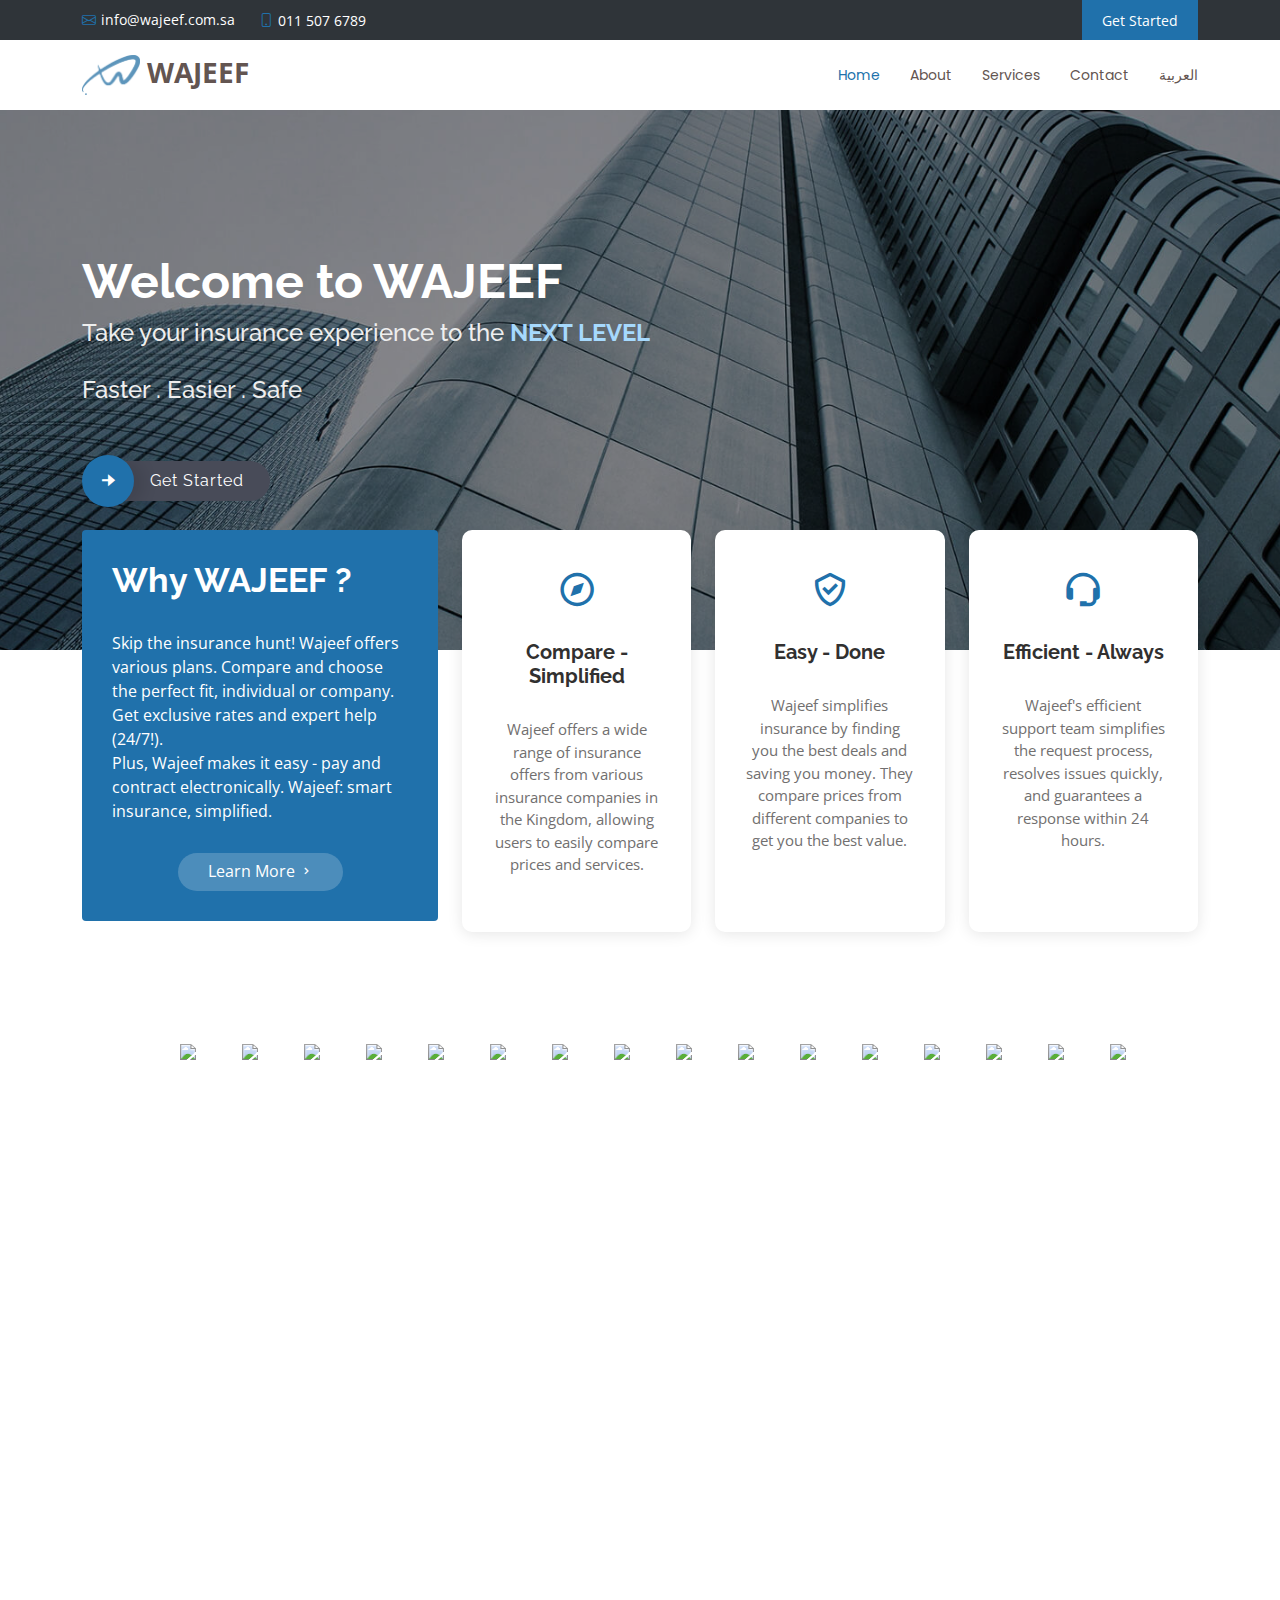
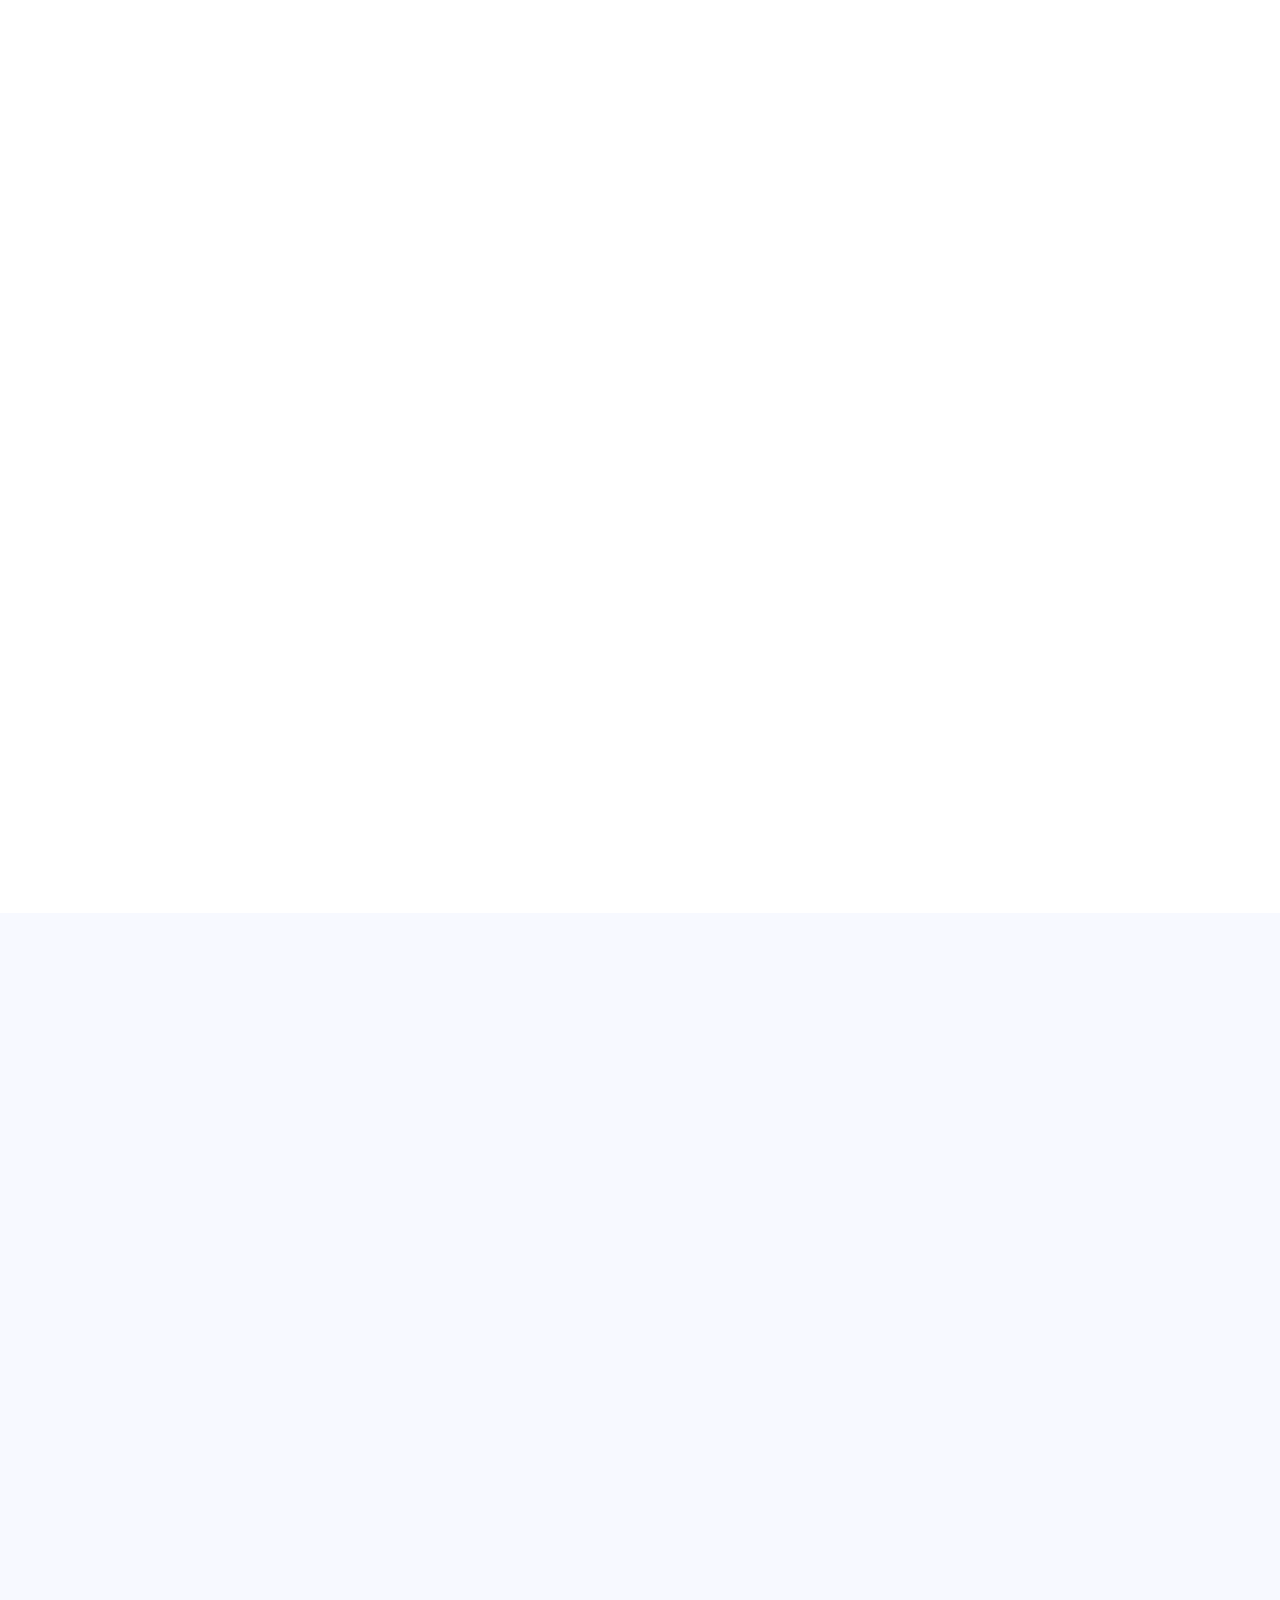
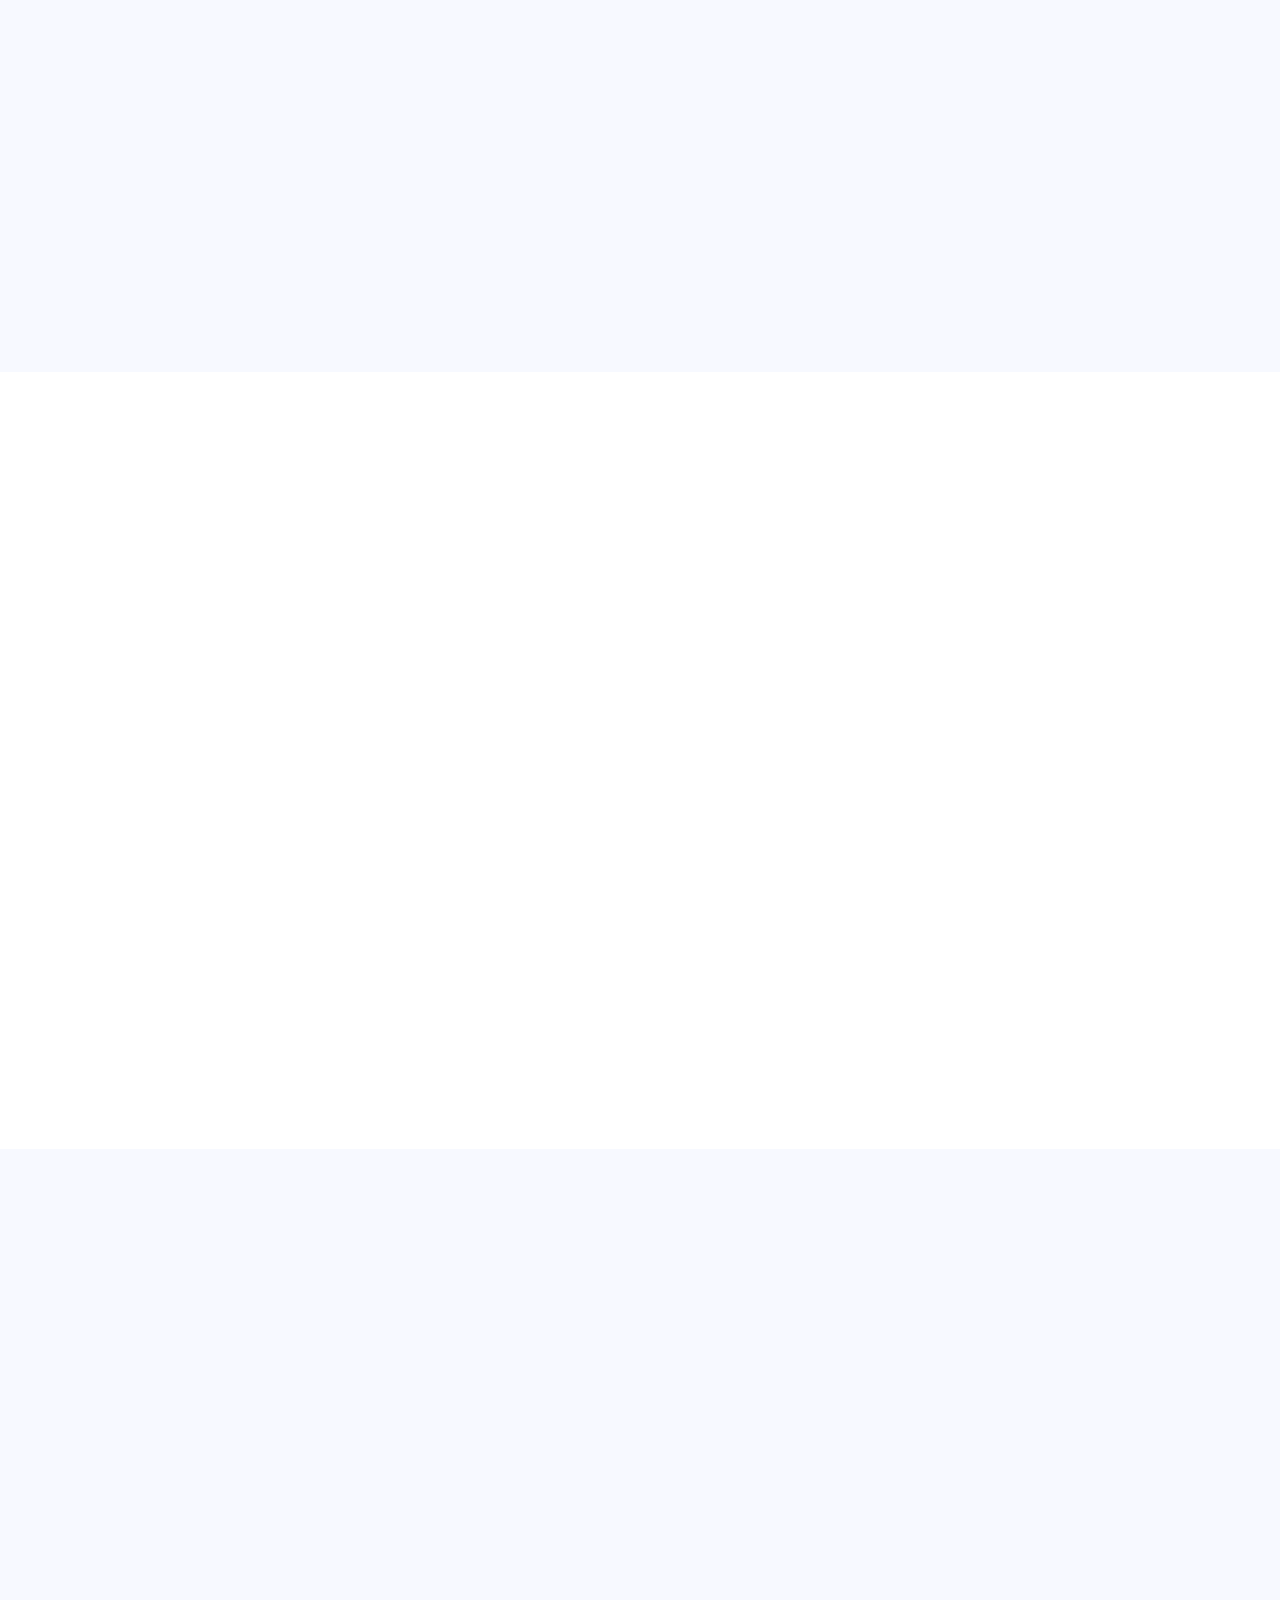
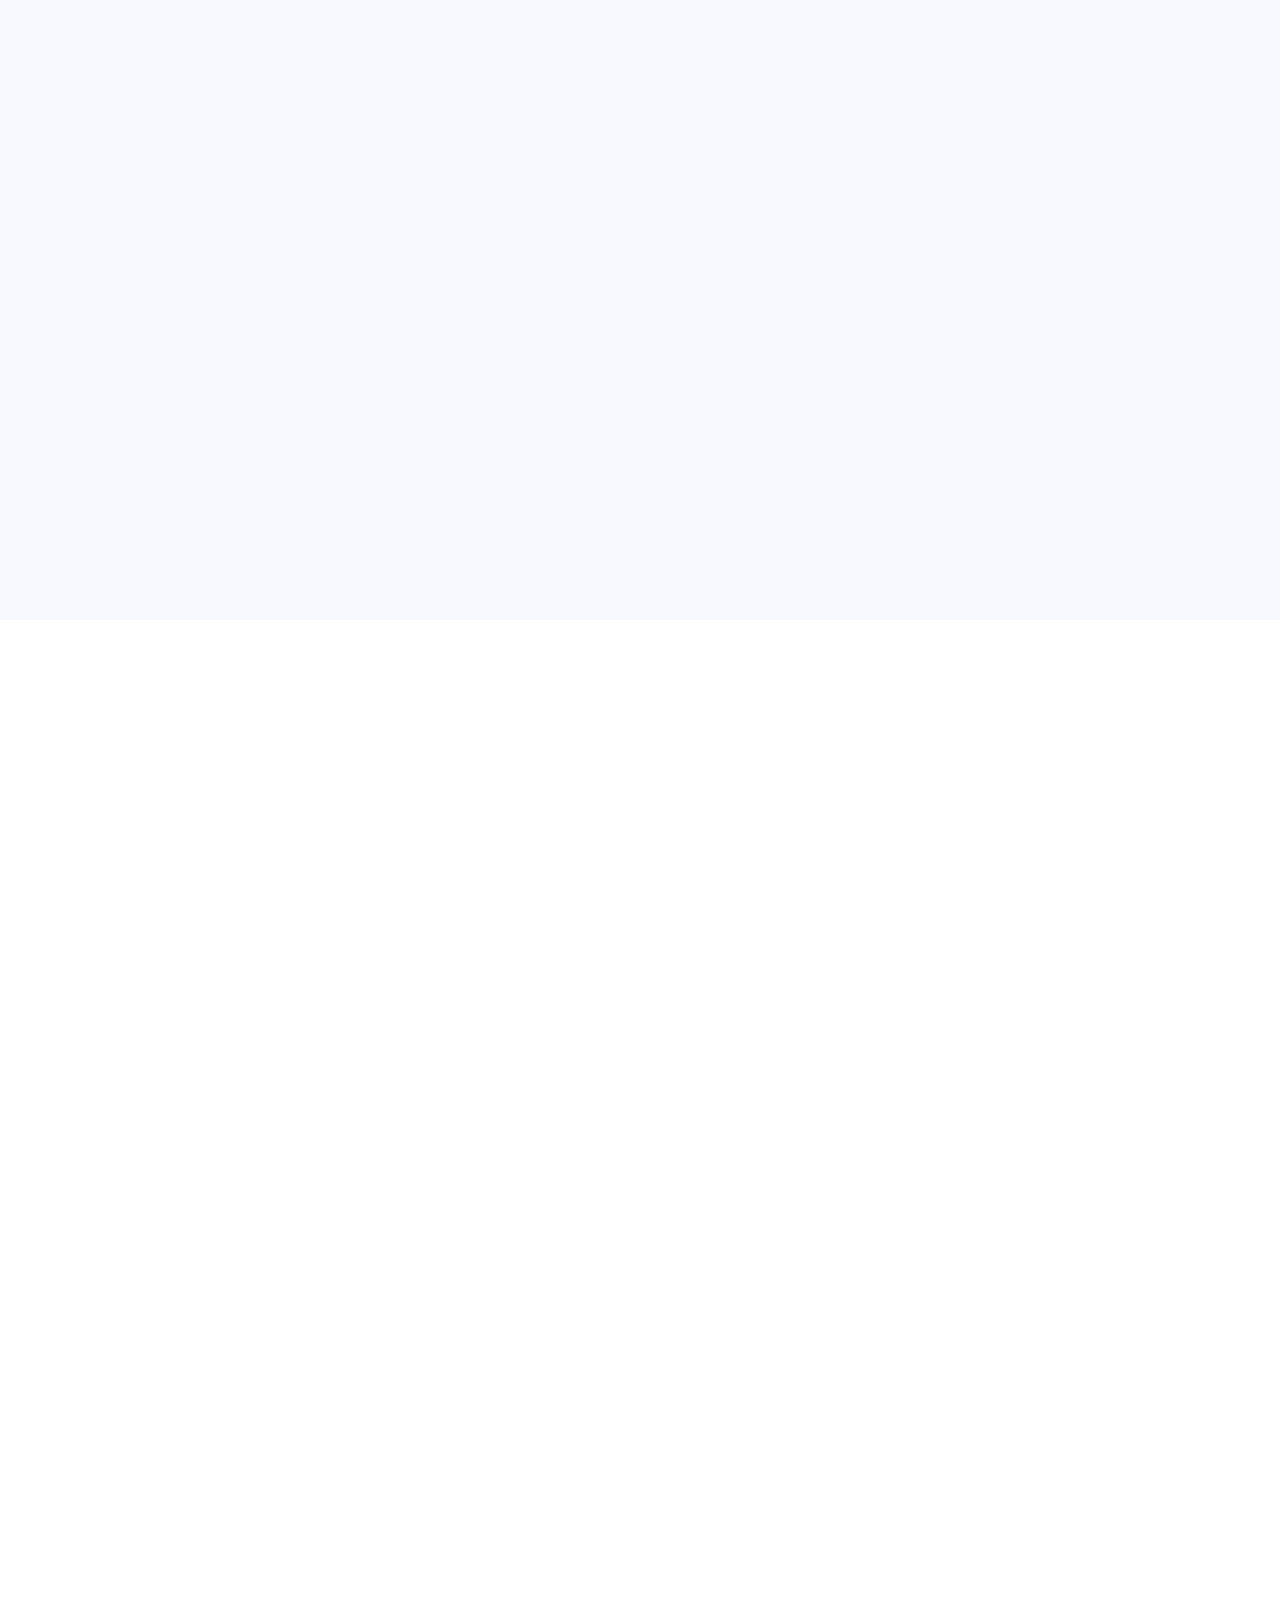
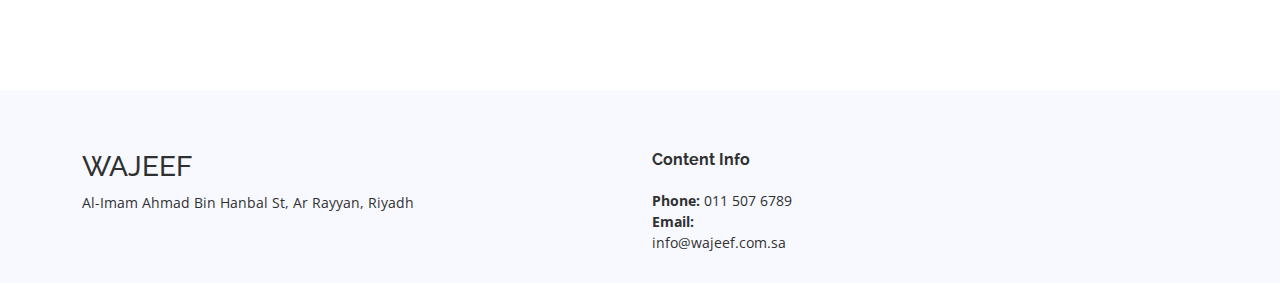
==== commit cb98189e: "done" ====
--- a/index.html
+++ b/index.html
@@ -91,6 +91,7 @@
             <li><a class="nav-link scrollto" href="#services">Services</a></li>
 
             <li><a class="nav-link scrollto" href="#contact">Contact</a></li>
+            <li><a class="nav-link scrollto" href="ar/">العربية</a></li>
           </ul>
           <i class="bi bi-list mobile-nav-toggle"></i>
         </nav>
--- a/assets/css/style.css
+++ b/assets/css/style.css
@@ -1458,9 +1458,18 @@
 .faq .faq-list .icon-close {
   font-size: 24px;
   position: absolute;
+  top: 0;
+}
+.faq .faq-list .icon-show-en,
+.faq .faq-list .icon-close-en {
   right: 0;
-  top: 0;
-}
+}
+
+.faq .faq-list .icon-show-ar,
+.faq .faq-list .icon-close-ar {
+  left: 0;
+}
+
 
 .faq .faq-list p {
   margin-bottom: 0;
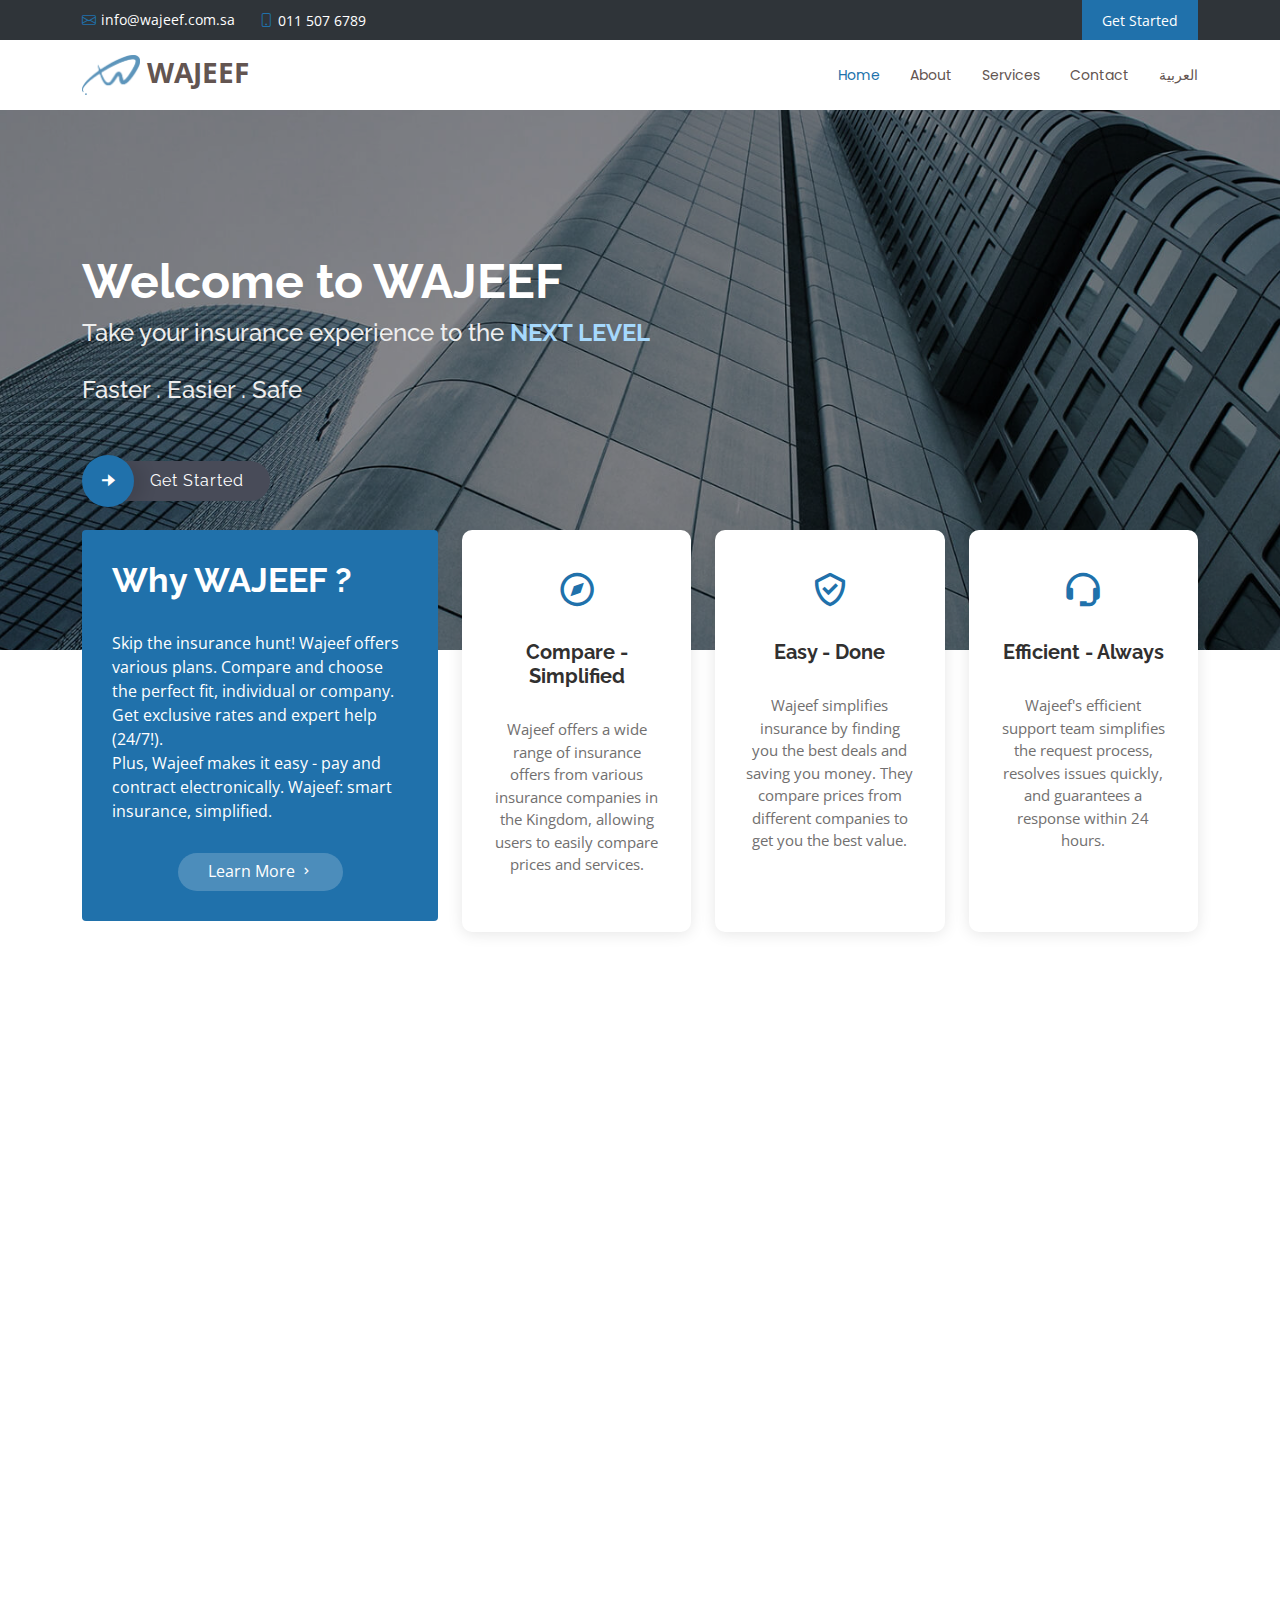
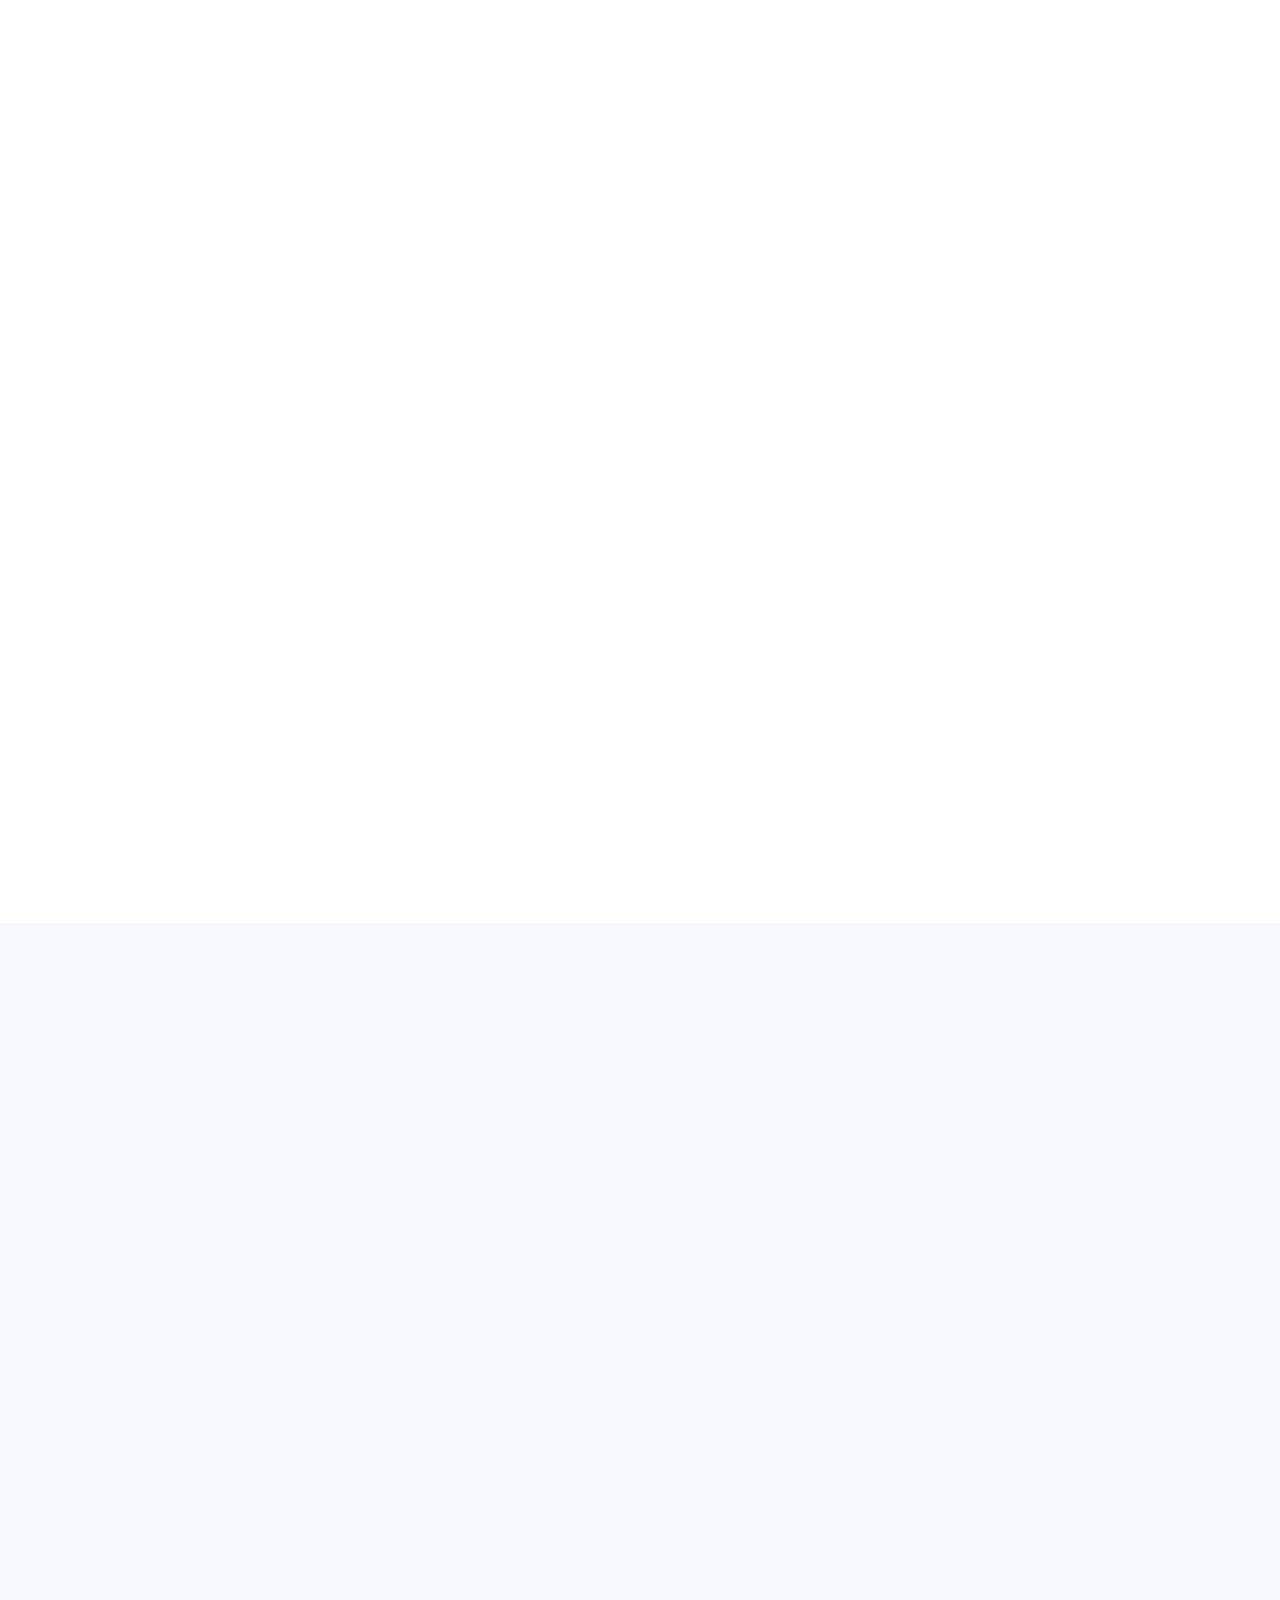
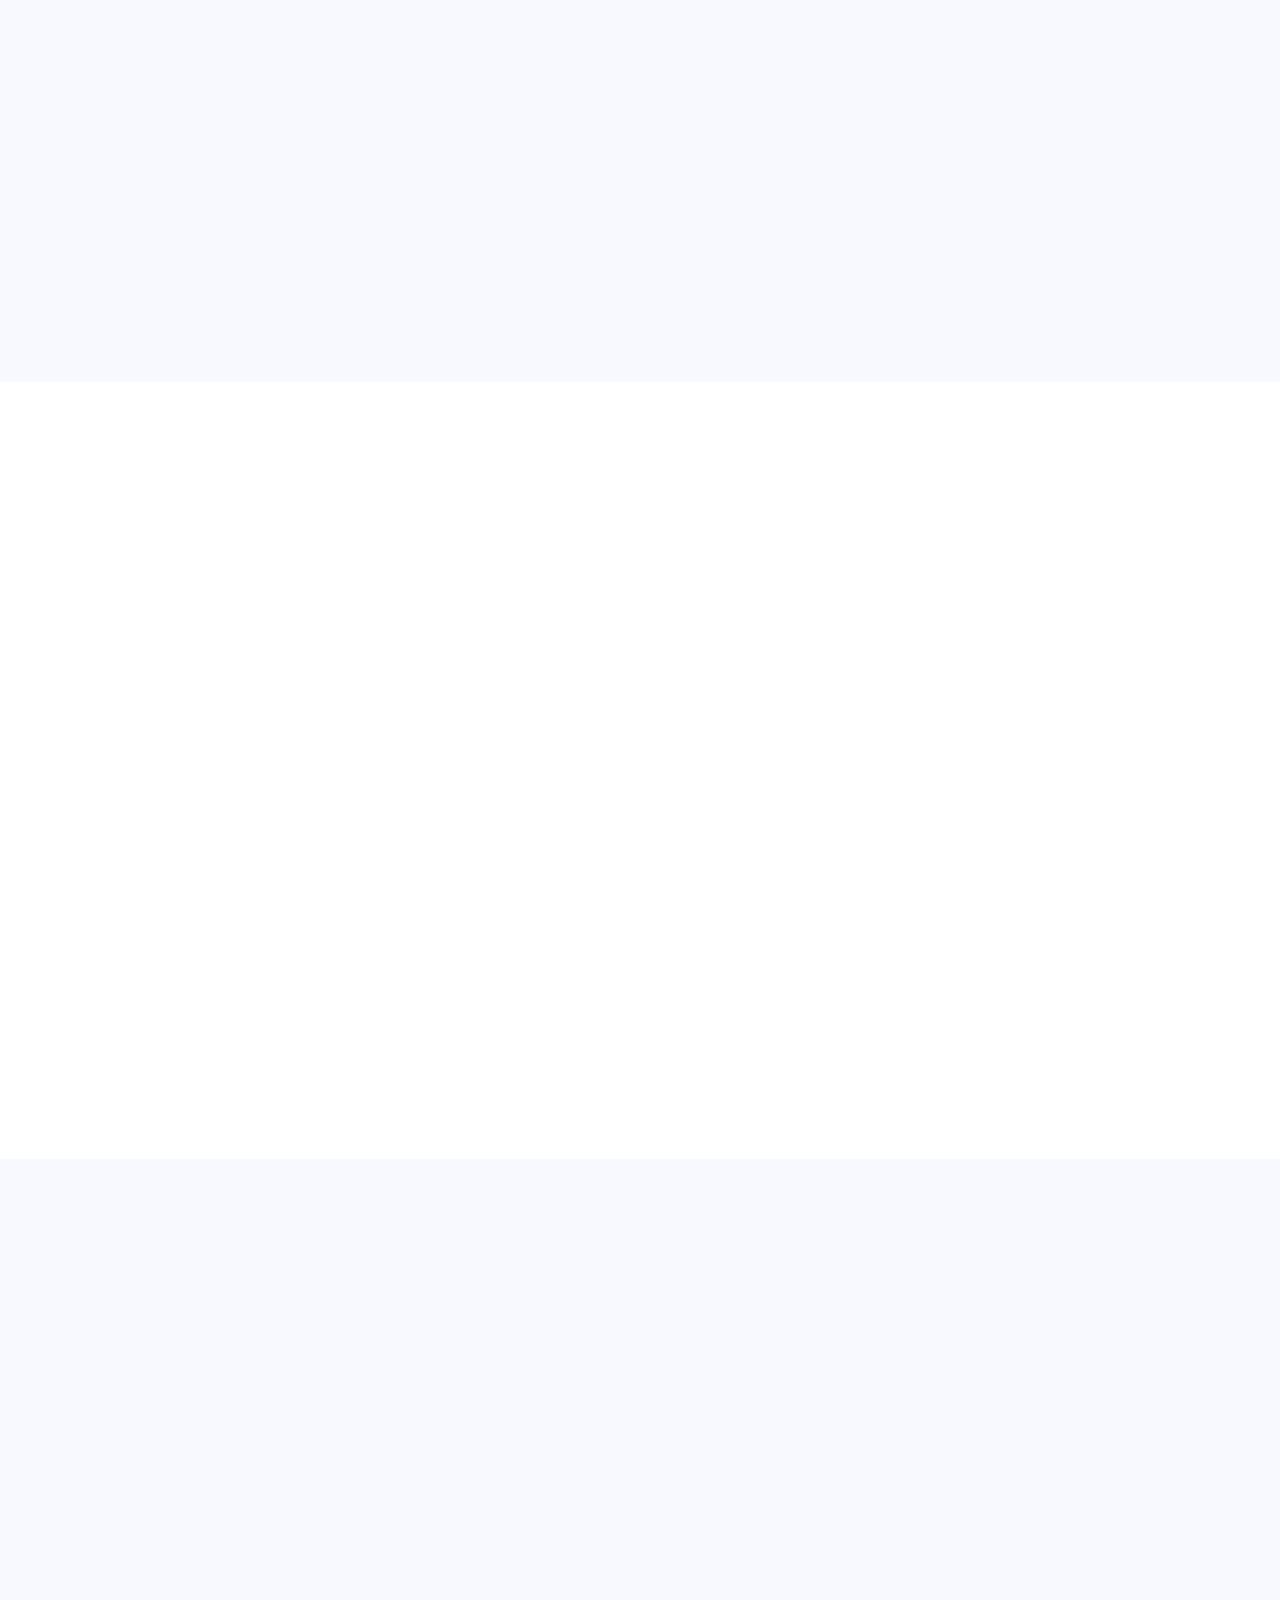
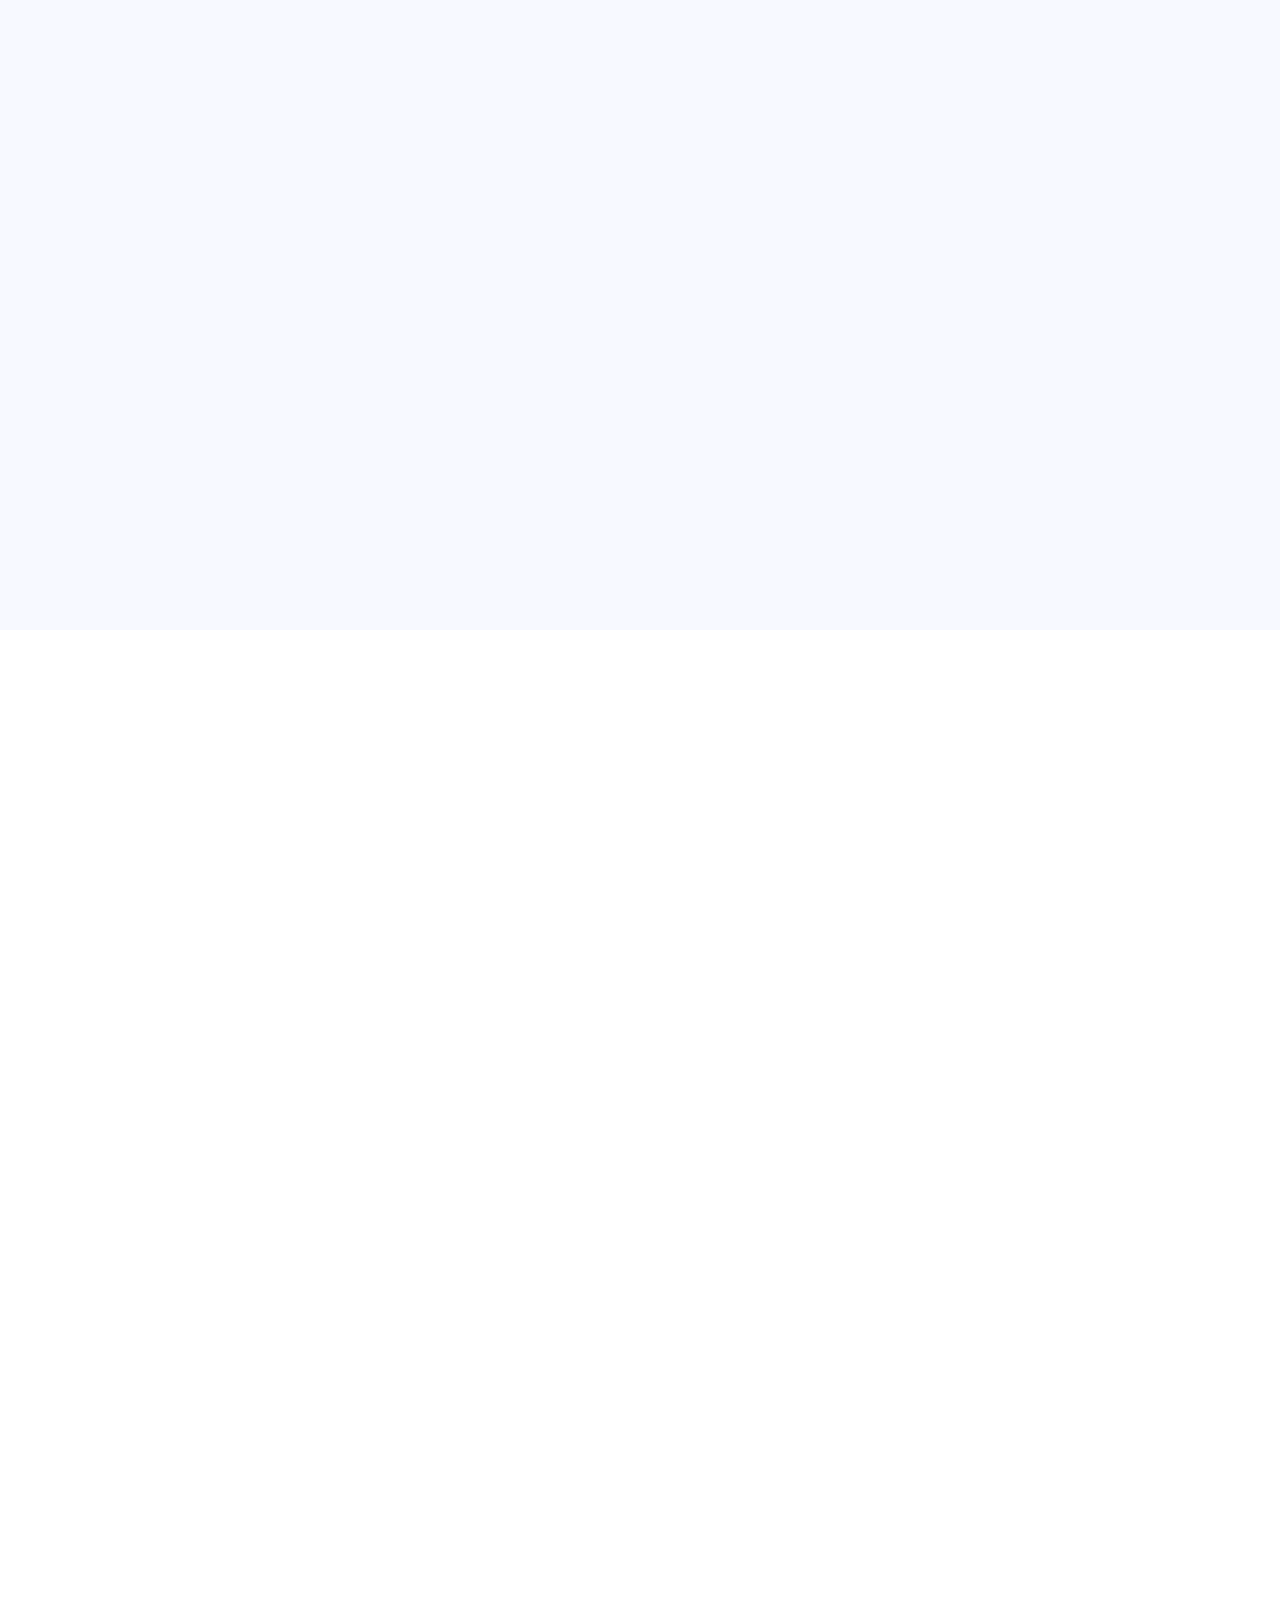
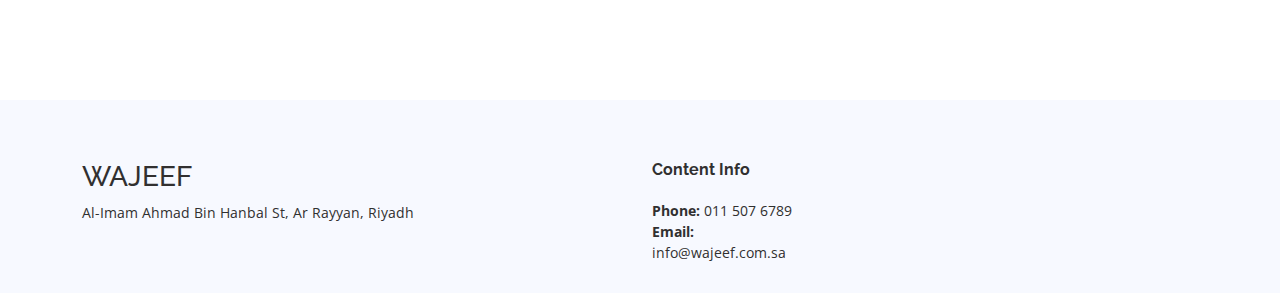
==== commit 300aaba8: "save" ====
--- a/index.html
+++ b/index.html
@@ -41,9 +41,11 @@
 
     <!-- Template Main CSS File -->
     <link href="assets/css/style.css" rel="stylesheet" />
+        <link href="assets/css/slideEN.css" rel="stylesheet" />
     <link href="css/marquee.css" rel="stylesheet" />
     <link href="css/company.css" rel="stylesheet" />
     <link href="css/contact.css" rel="stylesheet" />
+    <link href="assets/css/styleLogos.css" rel="stylesheet" />
 
     <!-- =======================================================
   * Dev Name: Asem Elkhouli
@@ -196,9 +198,9 @@
           </div>
         </div>
       </section>
-      <section id="marquee">
-        <div class="marquee">
-          <ul class="marquee-content" id="company"></ul>
+      <section id="logos-company" data-aos="fade-in">
+        <div class="logos">
+          <div class="logos-slide" id="company"></div>
         </div>
       </section>
       <section id="values" class="values">
@@ -637,10 +639,10 @@
     <!-- Template Main JS File -->
     <script src="assets/js/main.js"></script>
     <script src="JS/company.js"></script>
-    <script src="JS/marquee.js"></script>
     <script type="module" src="JS/form.js"></script>
     <script src="forms/contact.js"></script>
     <script type="module" src="JS/insuranceTypeServices.js"></script>
     <script src="JS/faq.js"></script>
+    
   </body>
 </html>
--- a/assets/css/slideEN.css
+++ b/assets/css/slideEN.css
@@ -0,0 +1,9 @@
+
+@keyframes slide {
+  from {
+    transform: translateX(0);
+  }
+  to {
+    transform: translateX(-100%);
+  }
+}--- a/assets/css/styleLogos.css
+++ b/assets/css/styleLogos.css
@@ -0,0 +1,42 @@
+
+
+.logos {
+  overflow: hidden;
+  white-space: nowrap;
+  position: relative;
+}
+
+.logos:before,
+.logos:after {
+  position: absolute;
+  top: 0;
+  width: 200px;
+  height: 100%;
+  content: "";
+  z-index: 2;
+}
+
+.logos:before {
+  left: 0;
+  background: linear-gradient(to left, rgba(255, 255, 255, 0), white);
+}
+
+.logos:after {
+  right: 0;
+  background: linear-gradient(to right, rgba(255, 255, 255, 0), white);
+}
+
+.logos:hover .logos-slide {
+  animation-play-state: paused;
+}
+
+.logos-slide {
+  display: inline-block;
+  animation: 35s slide infinite linear;
+}
+
+.logos-slide img {
+  height: 50px;
+  margin: 0 0px;
+  object-fit: contain;
+}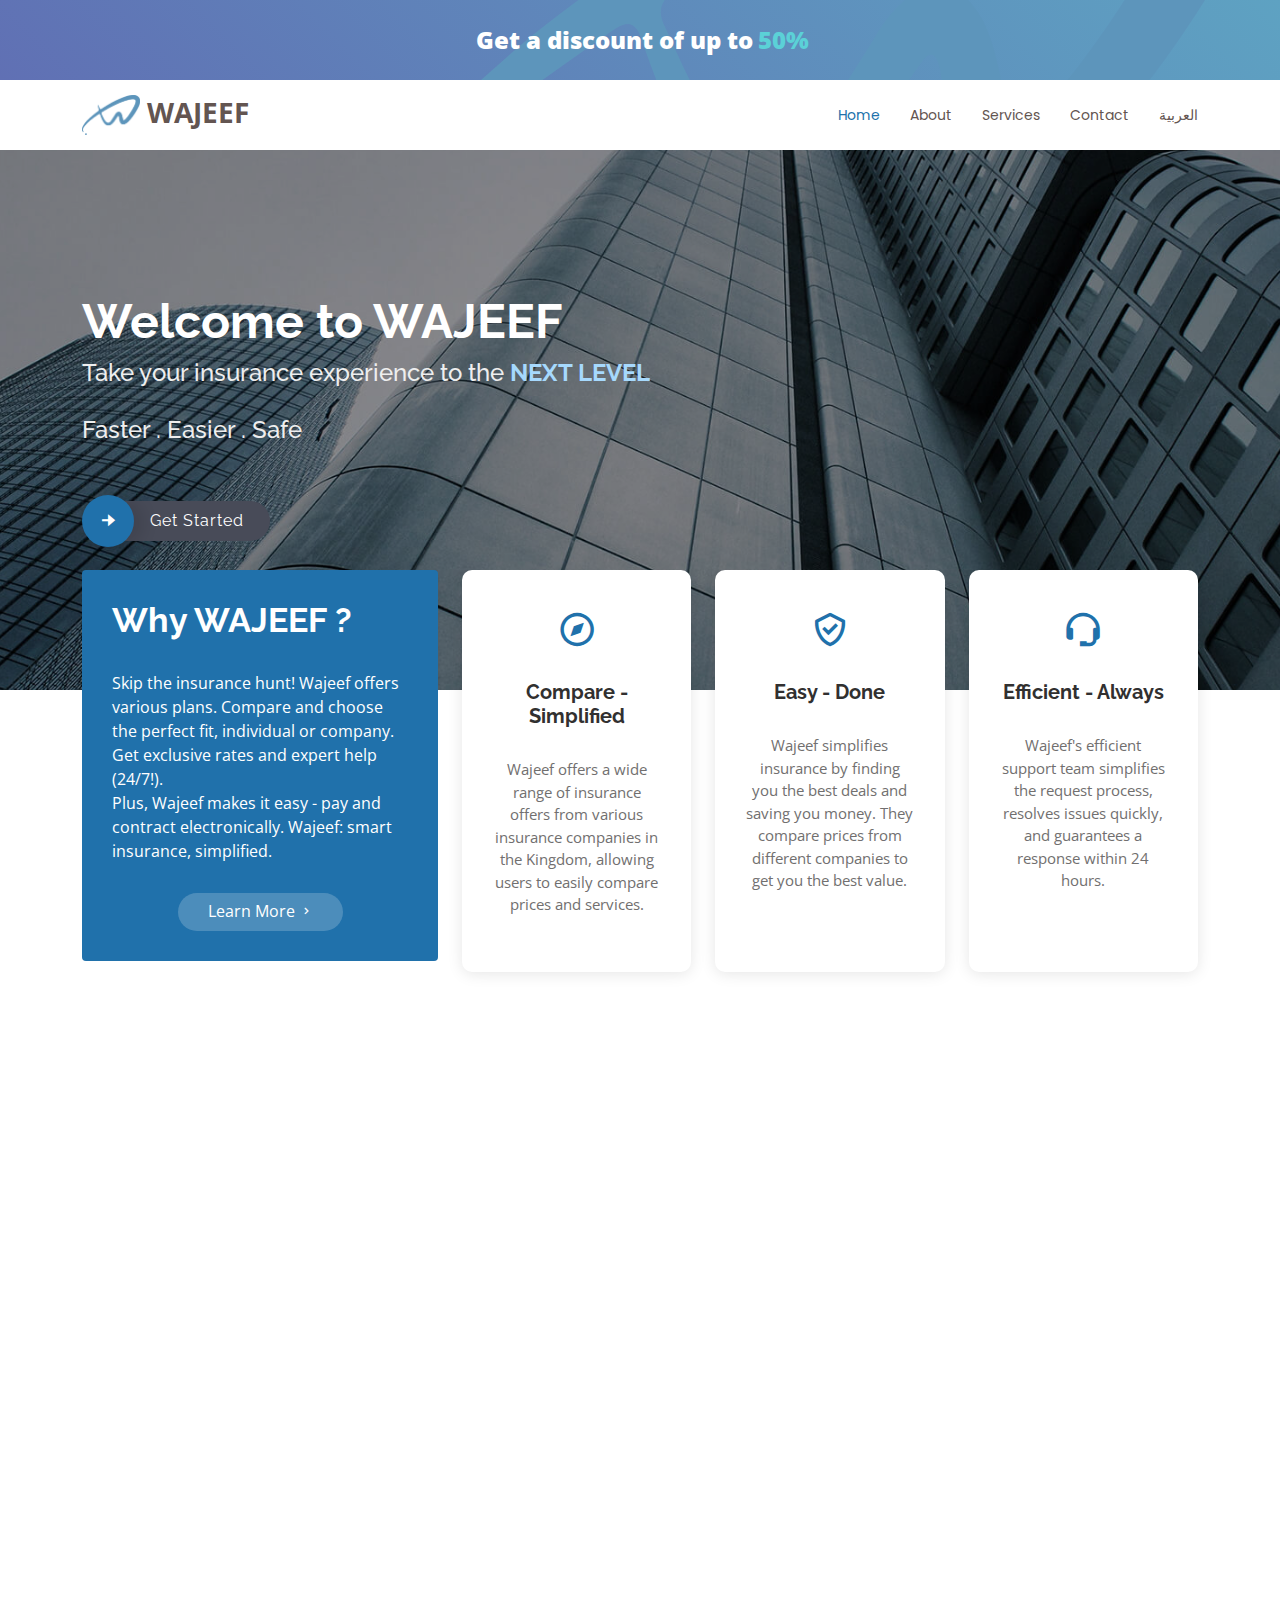
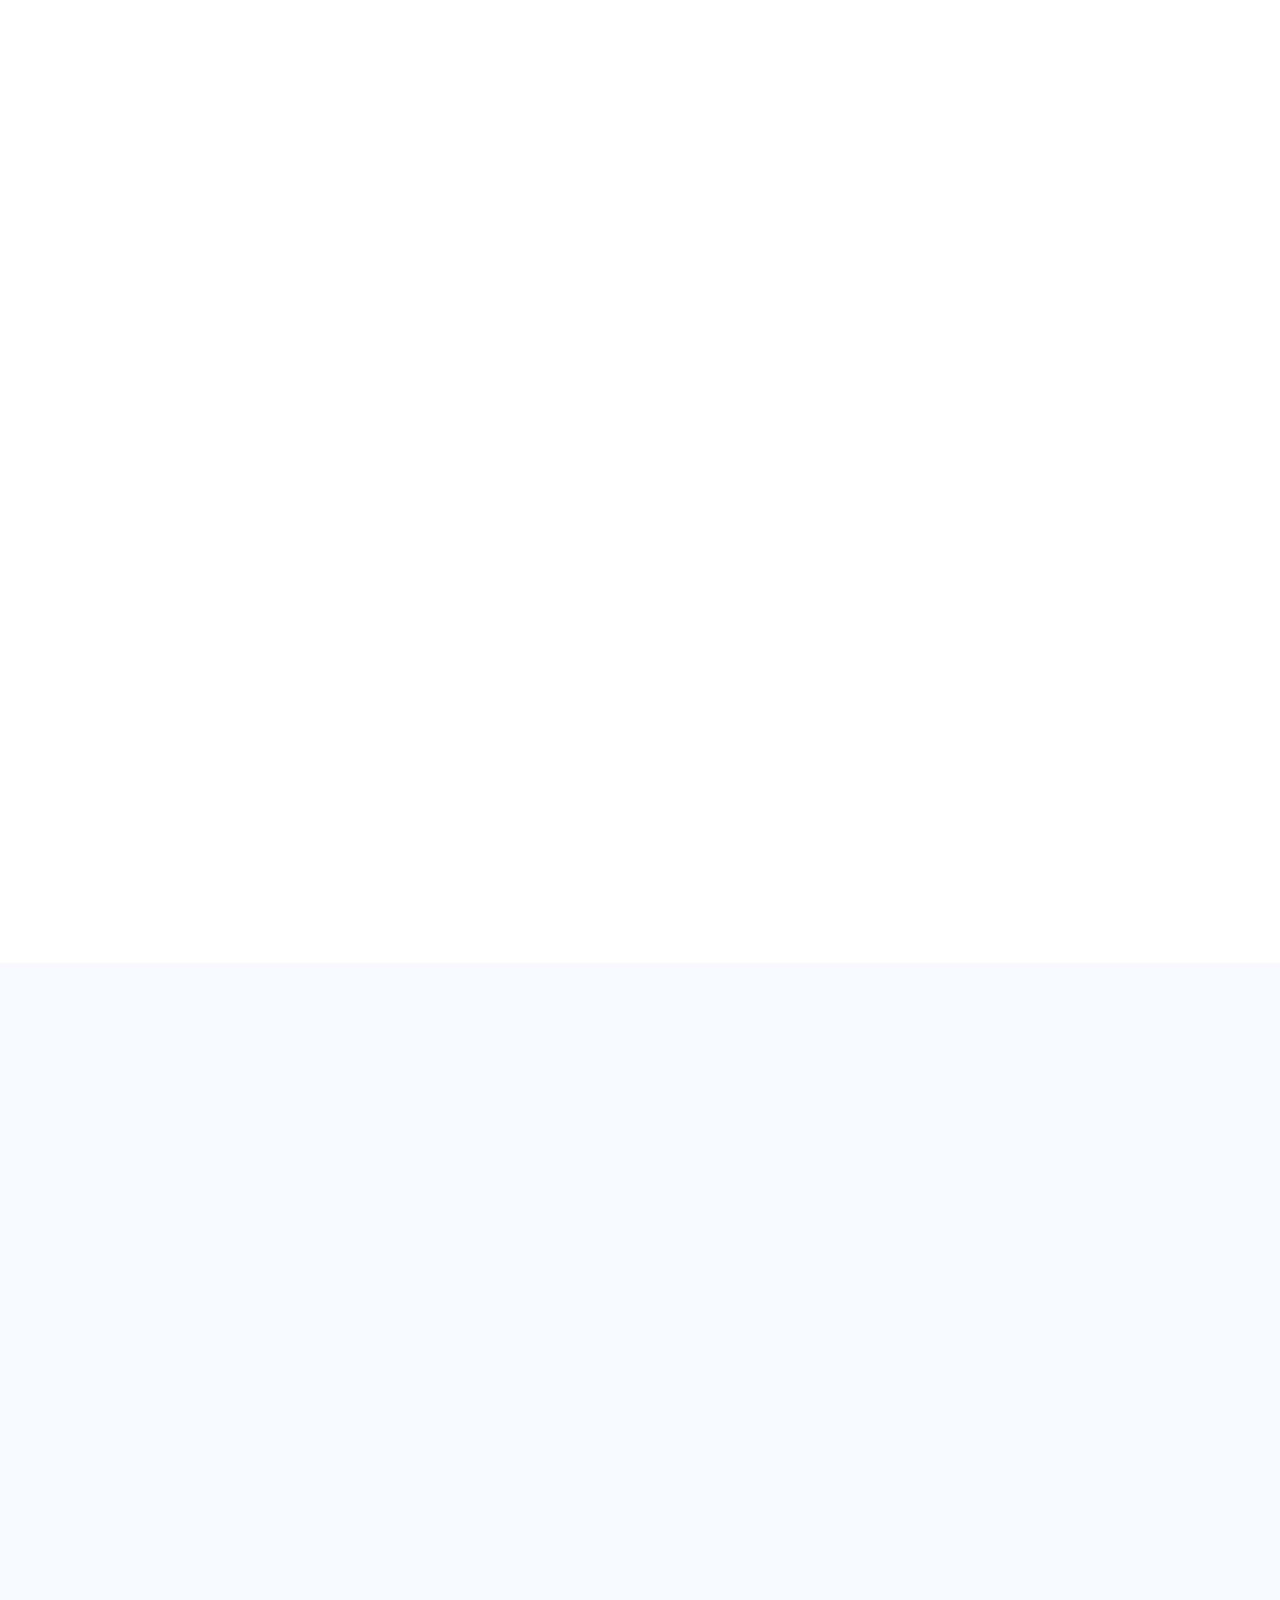
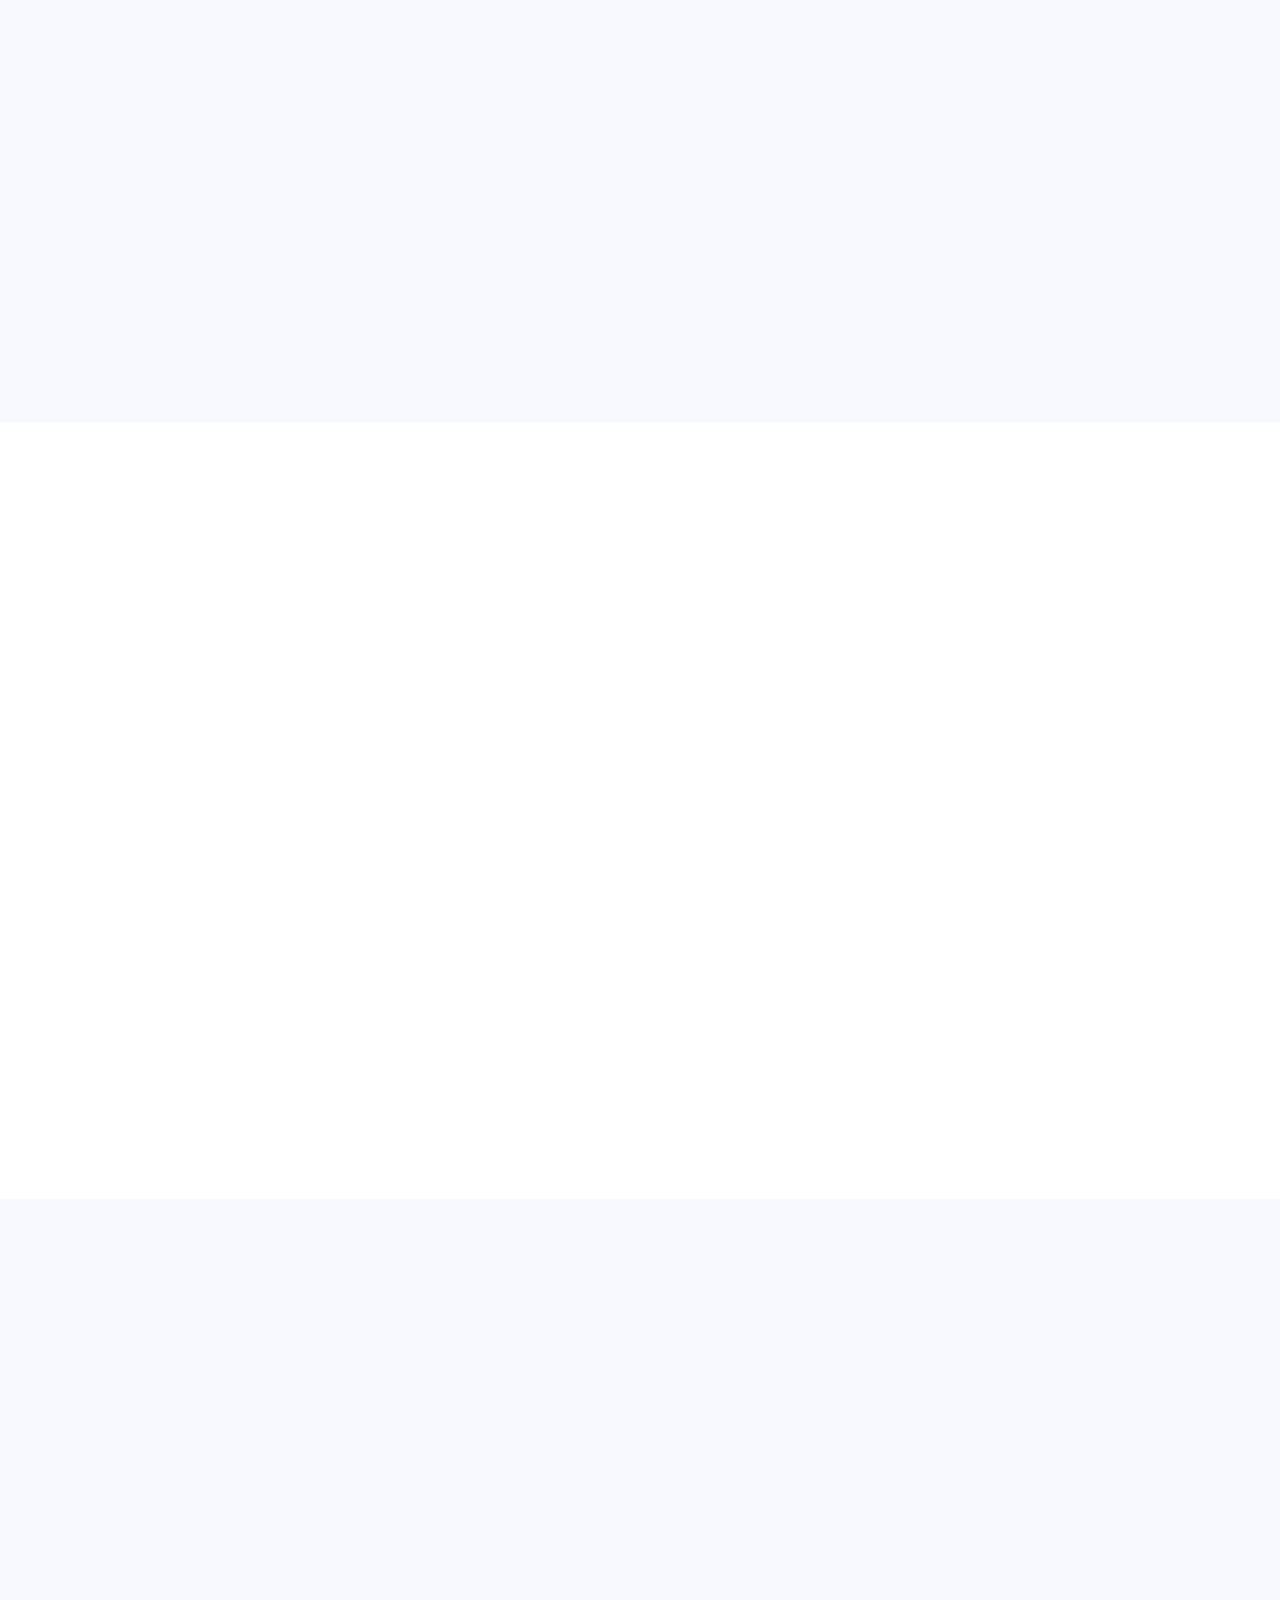
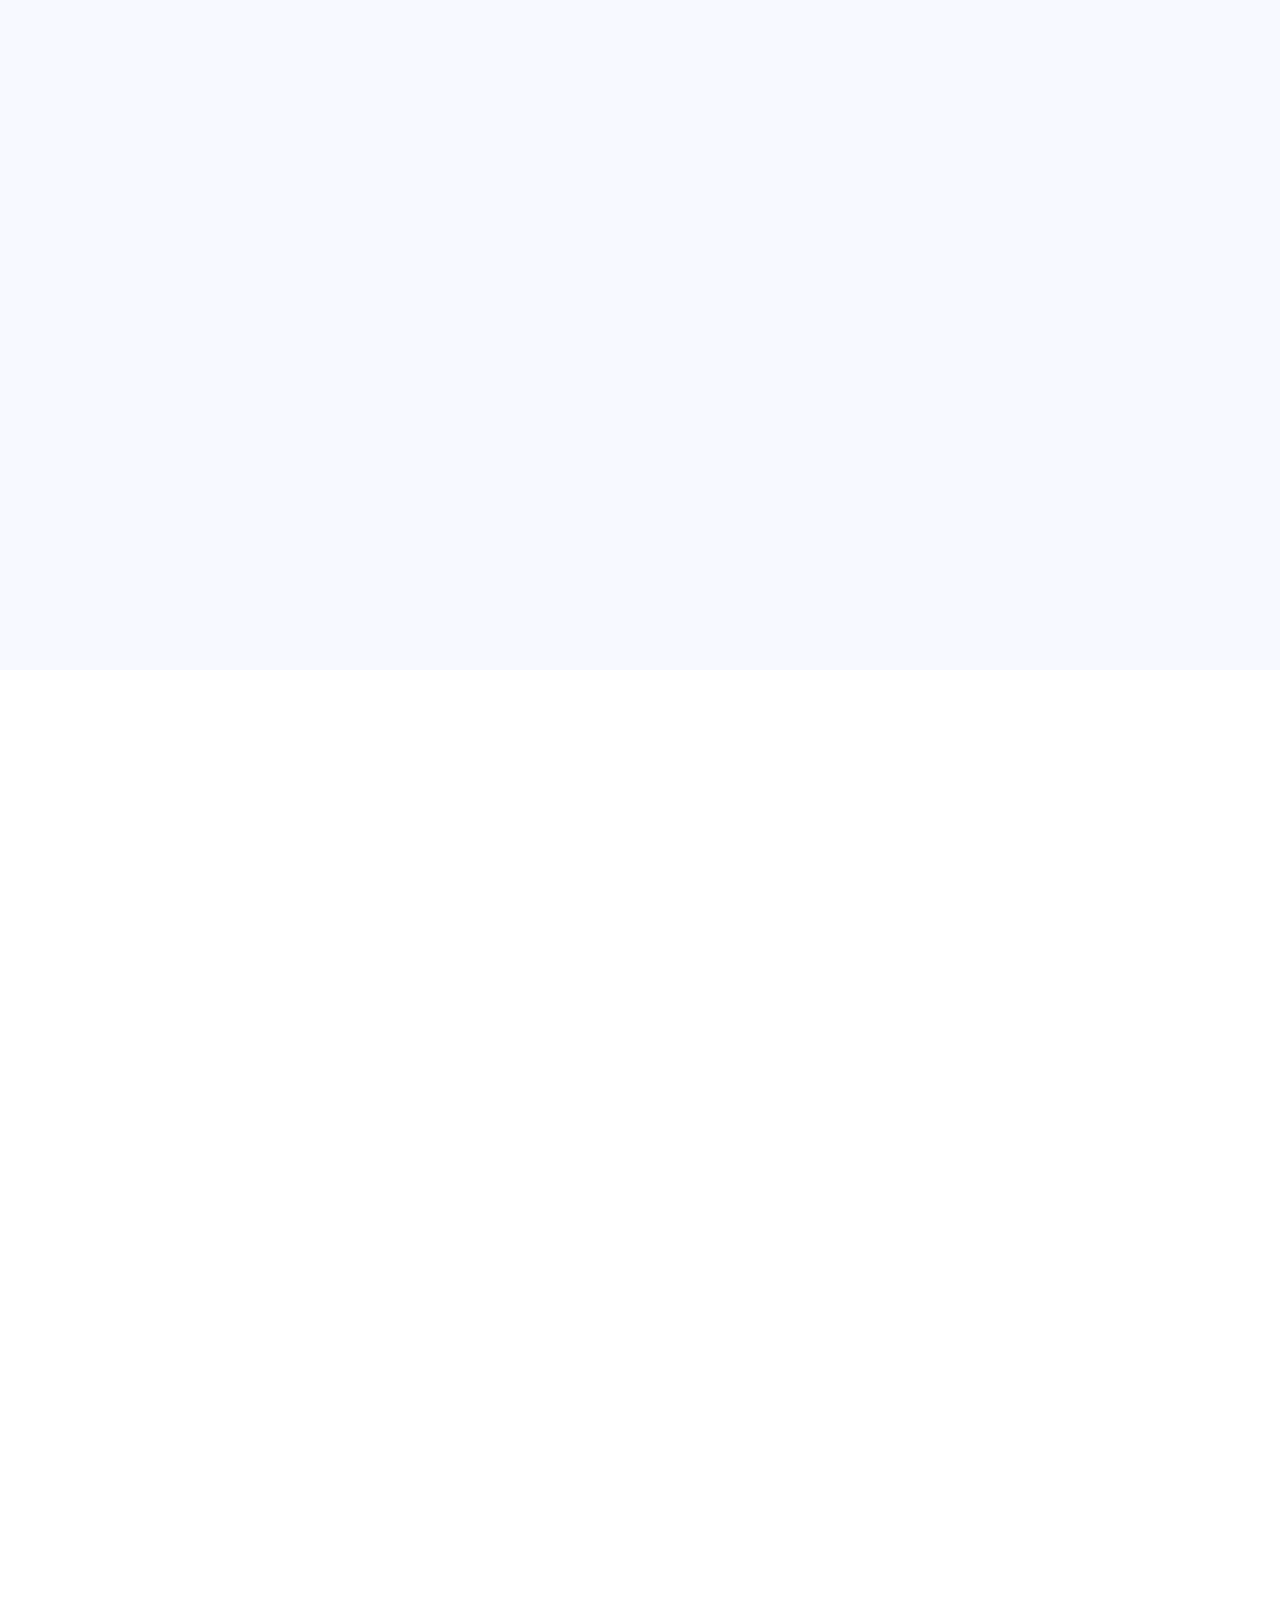
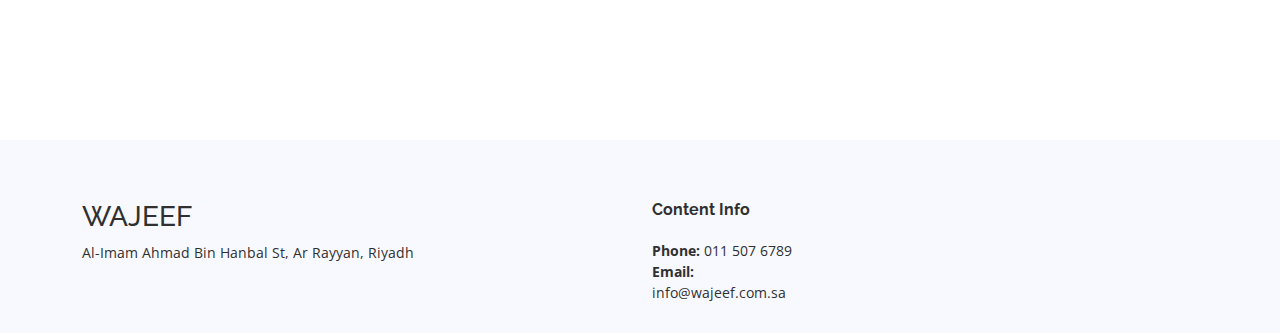
==== commit 493174b9: "save" ====
--- a/index.html
+++ b/index.html
@@ -55,22 +55,9 @@
 
   <body>
     <!-- ======= Top Bar ======= -->
-    <section id="topbar" class="d-flex align-items-center">
-      <div
-        class="container d-flex justify-content-center justify-content-md-between"
-      >
-        <div class="contact-info d-flex align-items-center">
-          <i class="bi bi-envelope d-flex align-items-center"
-            ><a href="mailto:info@wajeef.com.sa">info@wajeef.com.sa</a></i
-          >
-          <i class="bi bi-phone d-flex align-items-center ms-4"
-            ><span>011 507 6789</span></i
-          >
-        </div>
-
-        <div class="cta d-none d-md-flex align-items-center">
-          <a href="#contact" class="scrollto">Get Started</a>
-        </div>
+     <section id="discount-bunner">
+      <div class="show-logo">
+        <a href="#contact">Get a discount of up to<strong>50%</strong></a>
       </div>
     </section>
 
--- a/assets/css/style.css
+++ b/assets/css/style.css
@@ -2280,4 +2280,4 @@
   background: #3b90ff;
   color: #fff;
   text-decoration: none;
-}+}
--- a/css/company.css
+++ b/css/company.css
@@ -100,4 +100,40 @@
 }
 .tawk-flex {
   background-color: white;
-}+}
+
+#discount-bunner {
+  height: 40px;
+  width: 100%;
+  height: 100%;
+}
+#discount-bunner {
+  background: linear-gradient(45deg, #6070b4, #5ea2c2);
+  font-size: 14px;
+  padding: 0;
+  height: 80px;
+}
+.show-logo {
+  width: 100%;
+  height: 100%;
+  align-items: center;
+  display: flex;
+  justify-content: center;
+  background-image: url(../Img/logo.png);
+  background-position: right;
+  background-repeat: no-repeat;
+}
+
+#discount-bunner a {
+  padding-left: 5px;
+  color: #fff;
+  font-size: 24px;
+  font-weight: 800;
+}
+
+#discount-bunner a strong {
+  padding-left: 5px;
+  color: #5bd1d7;
+  font-size: 24px;
+  font-weight: 800;
+}
--- a/assets/css/styleLogos.css
+++ b/assets/css/styleLogos.css
@@ -39,4 +39,4 @@
   height: 50px;
   margin: 0 0px;
   object-fit: contain;
-}+}
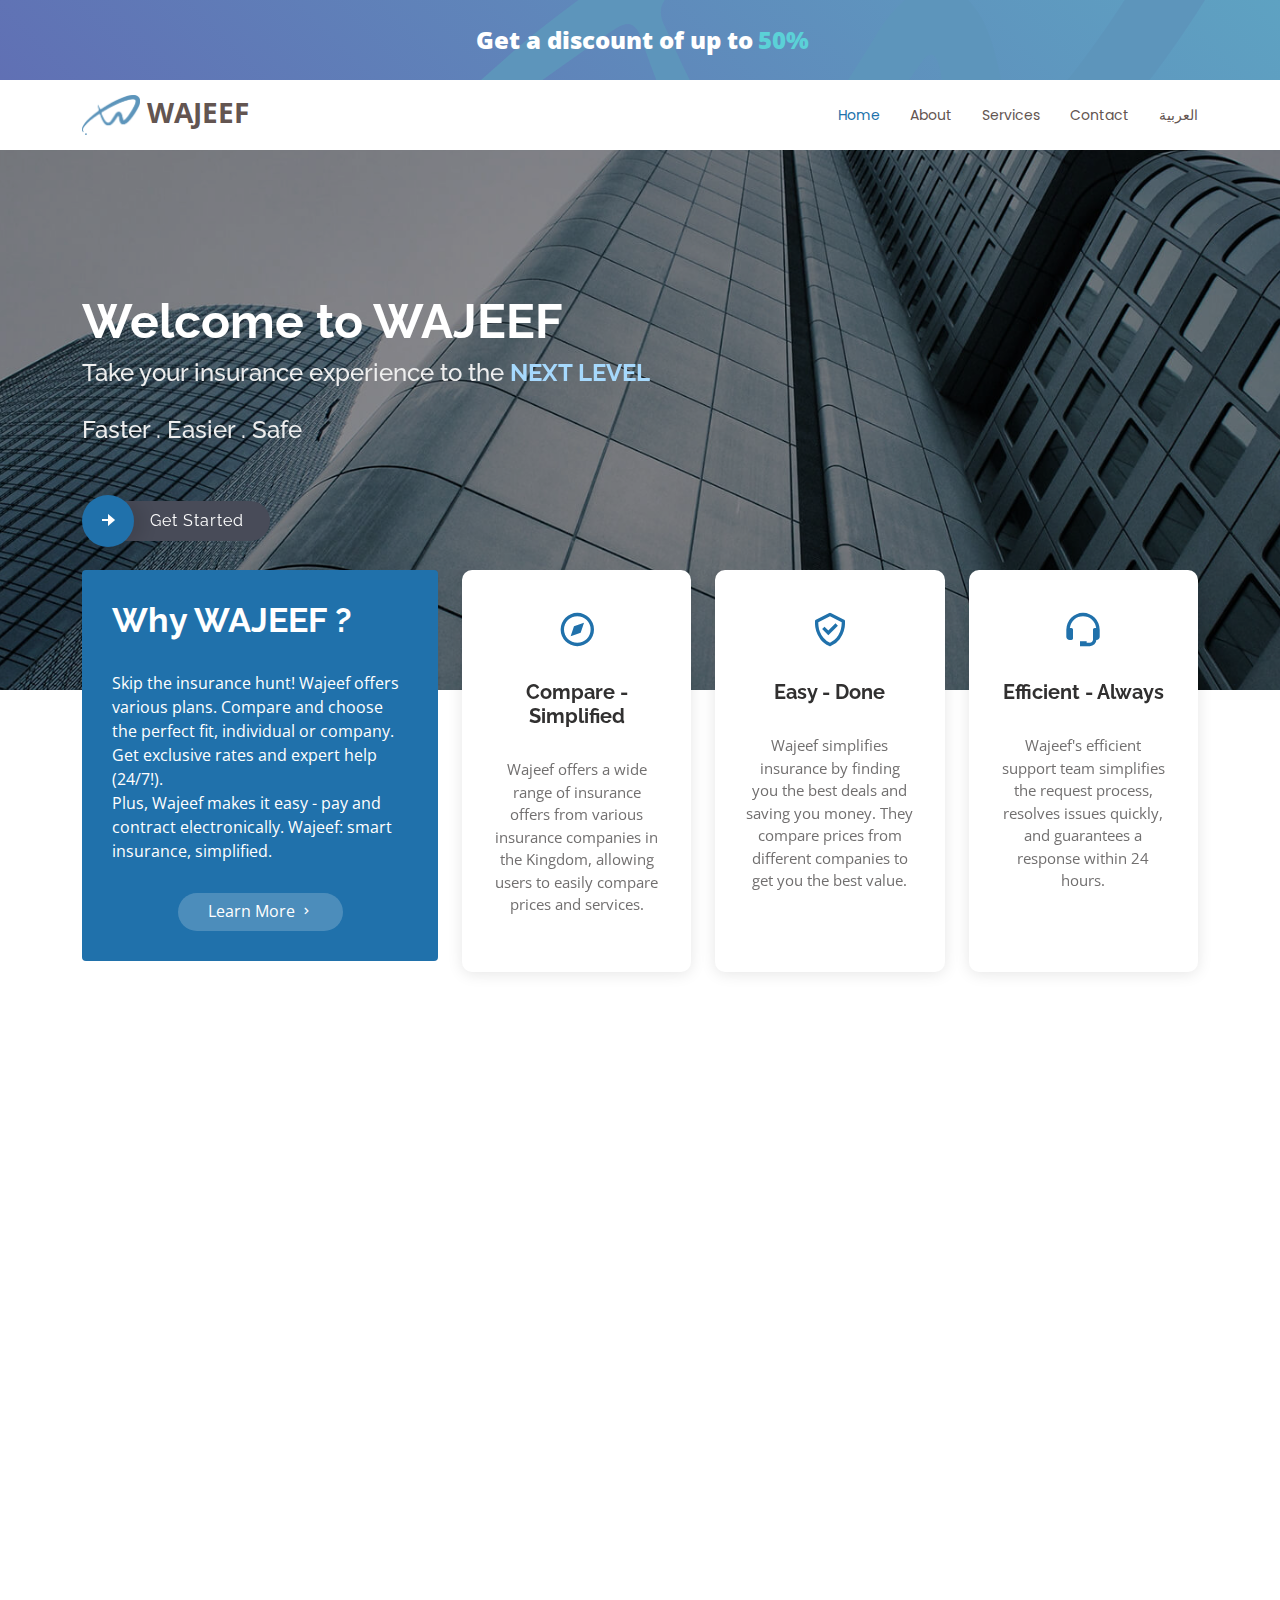
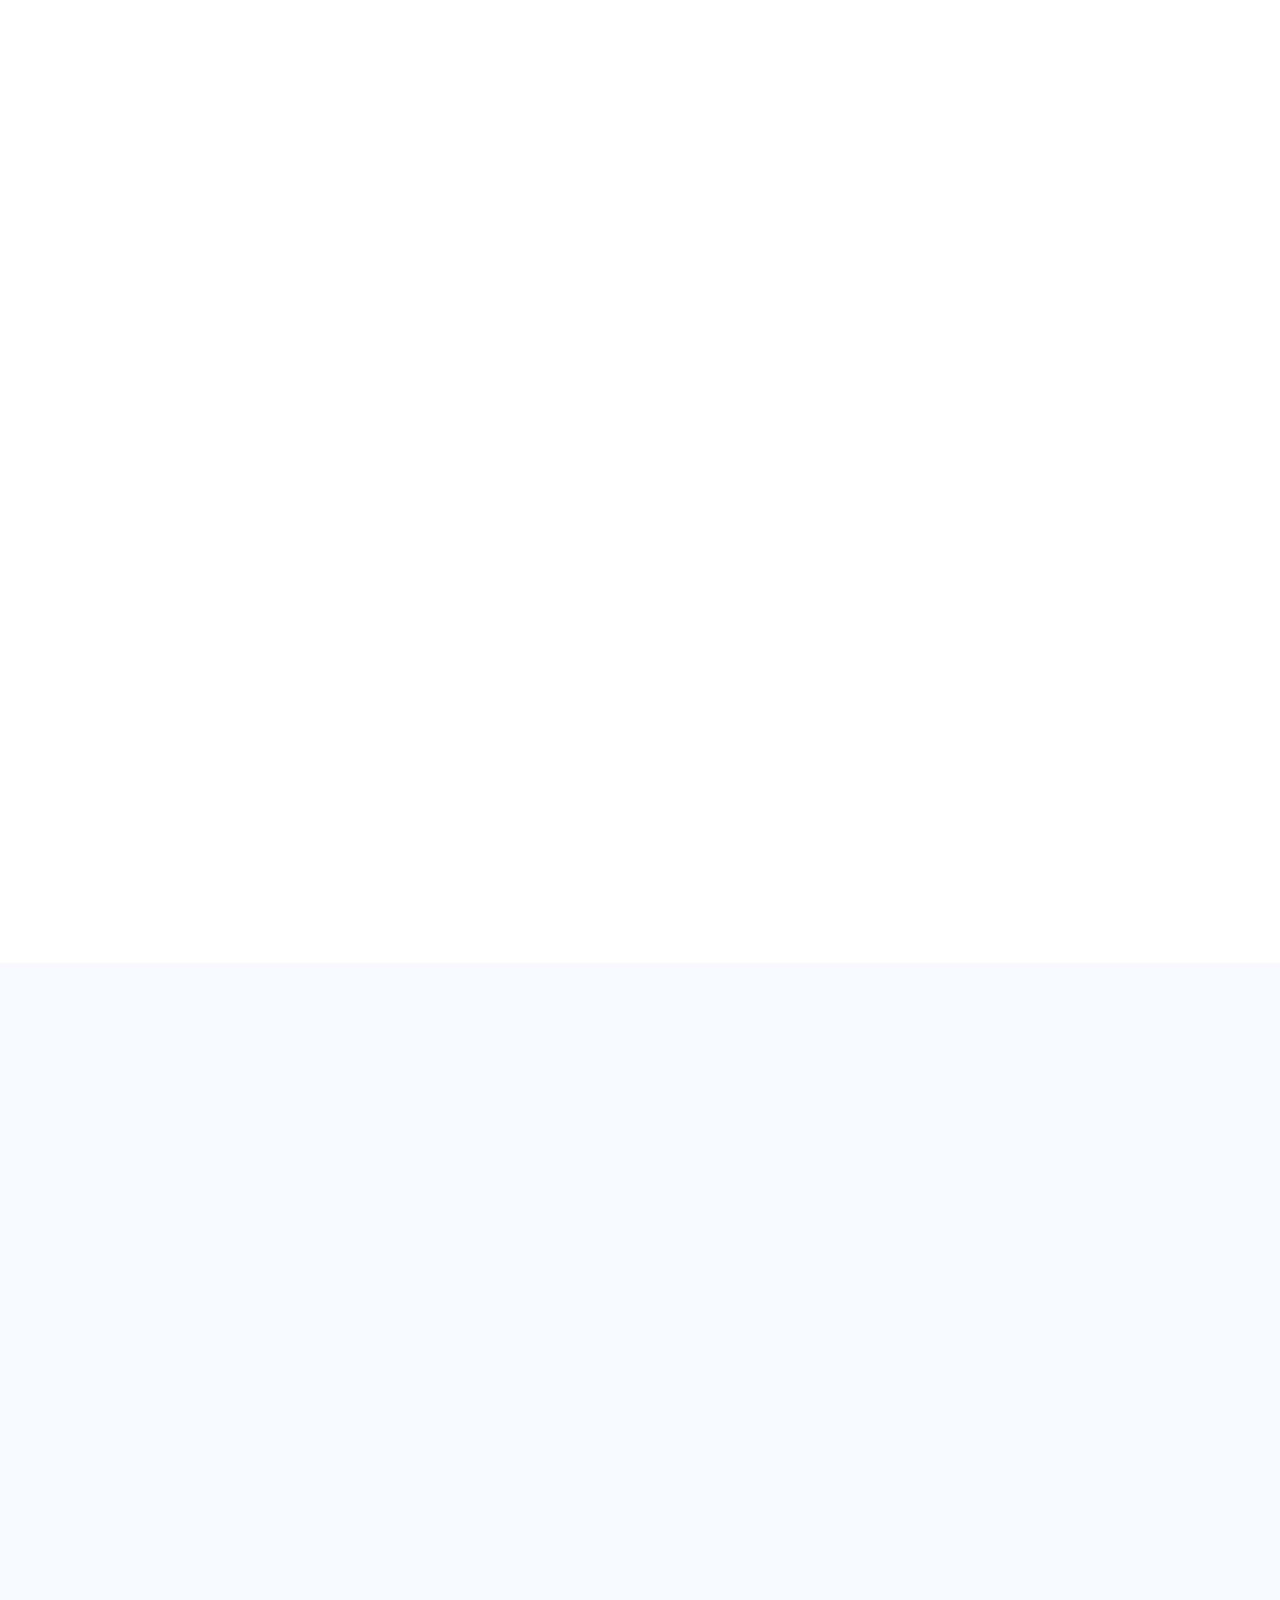
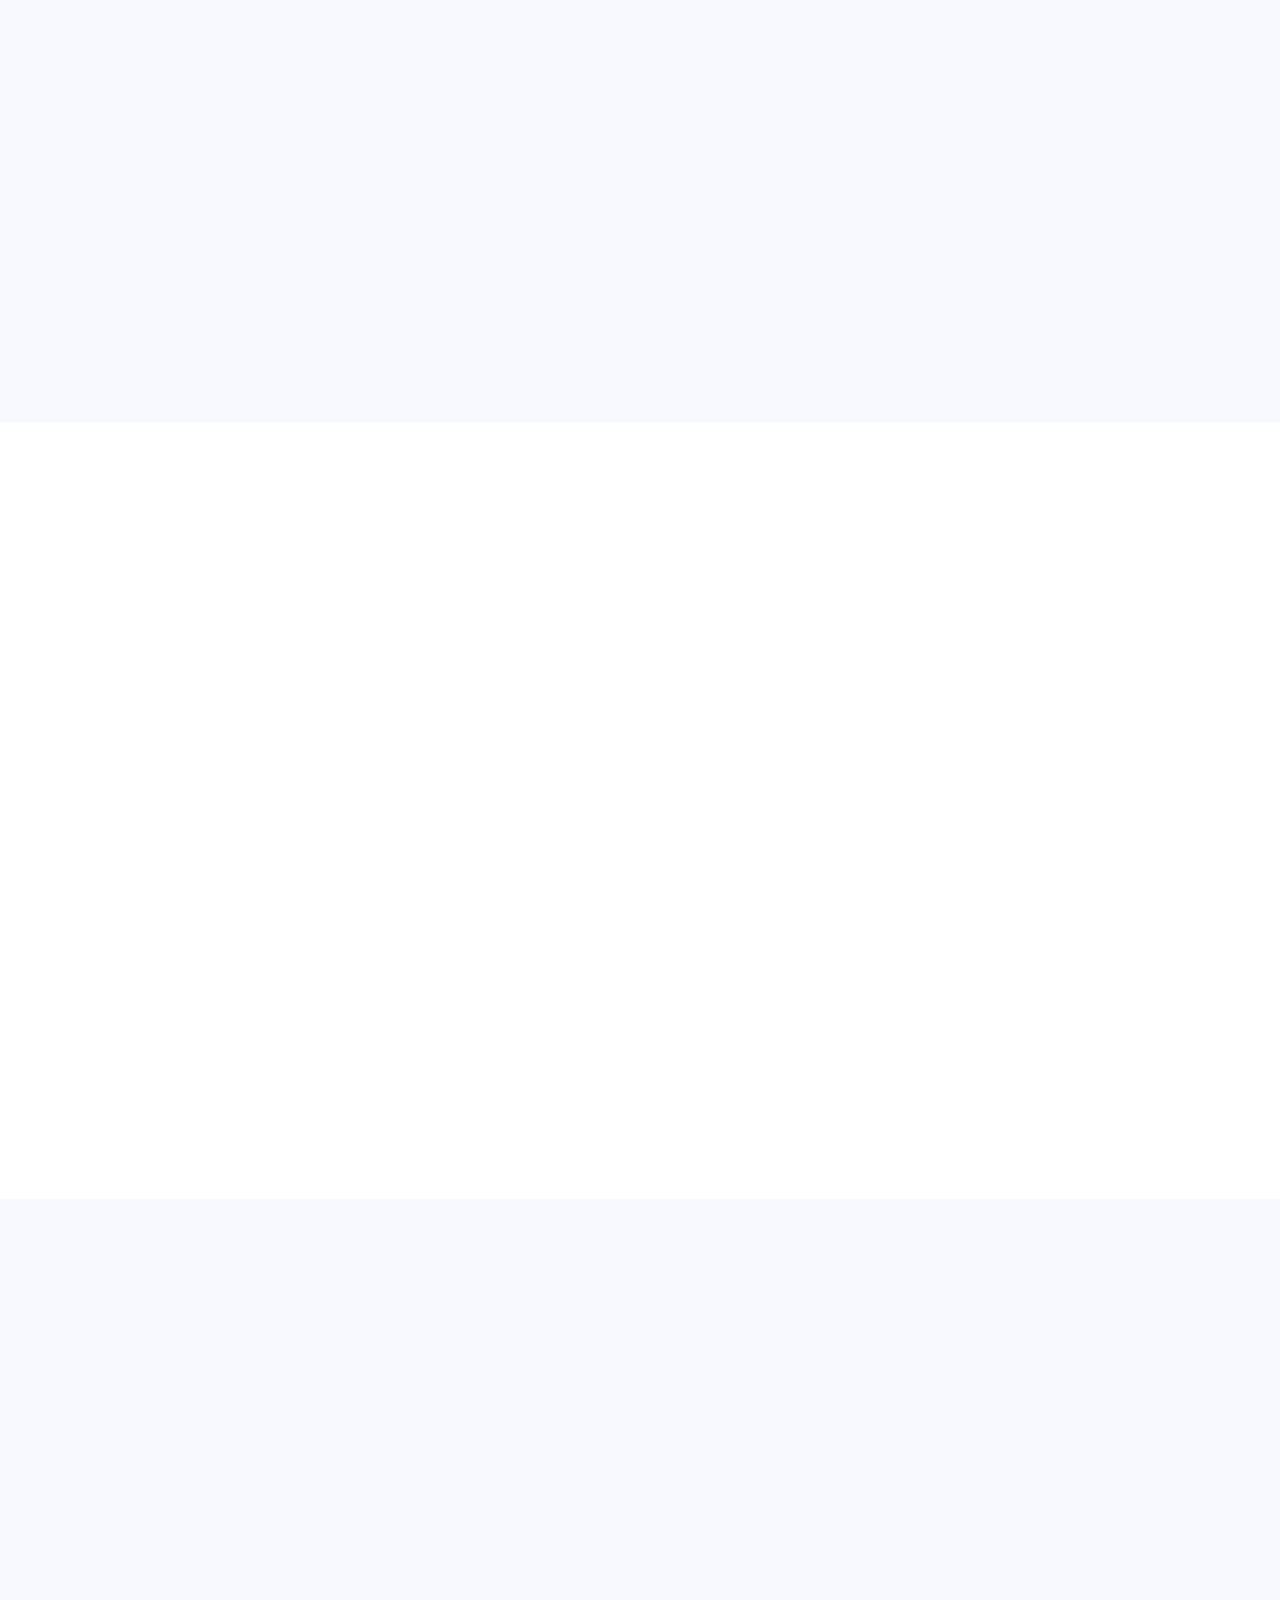
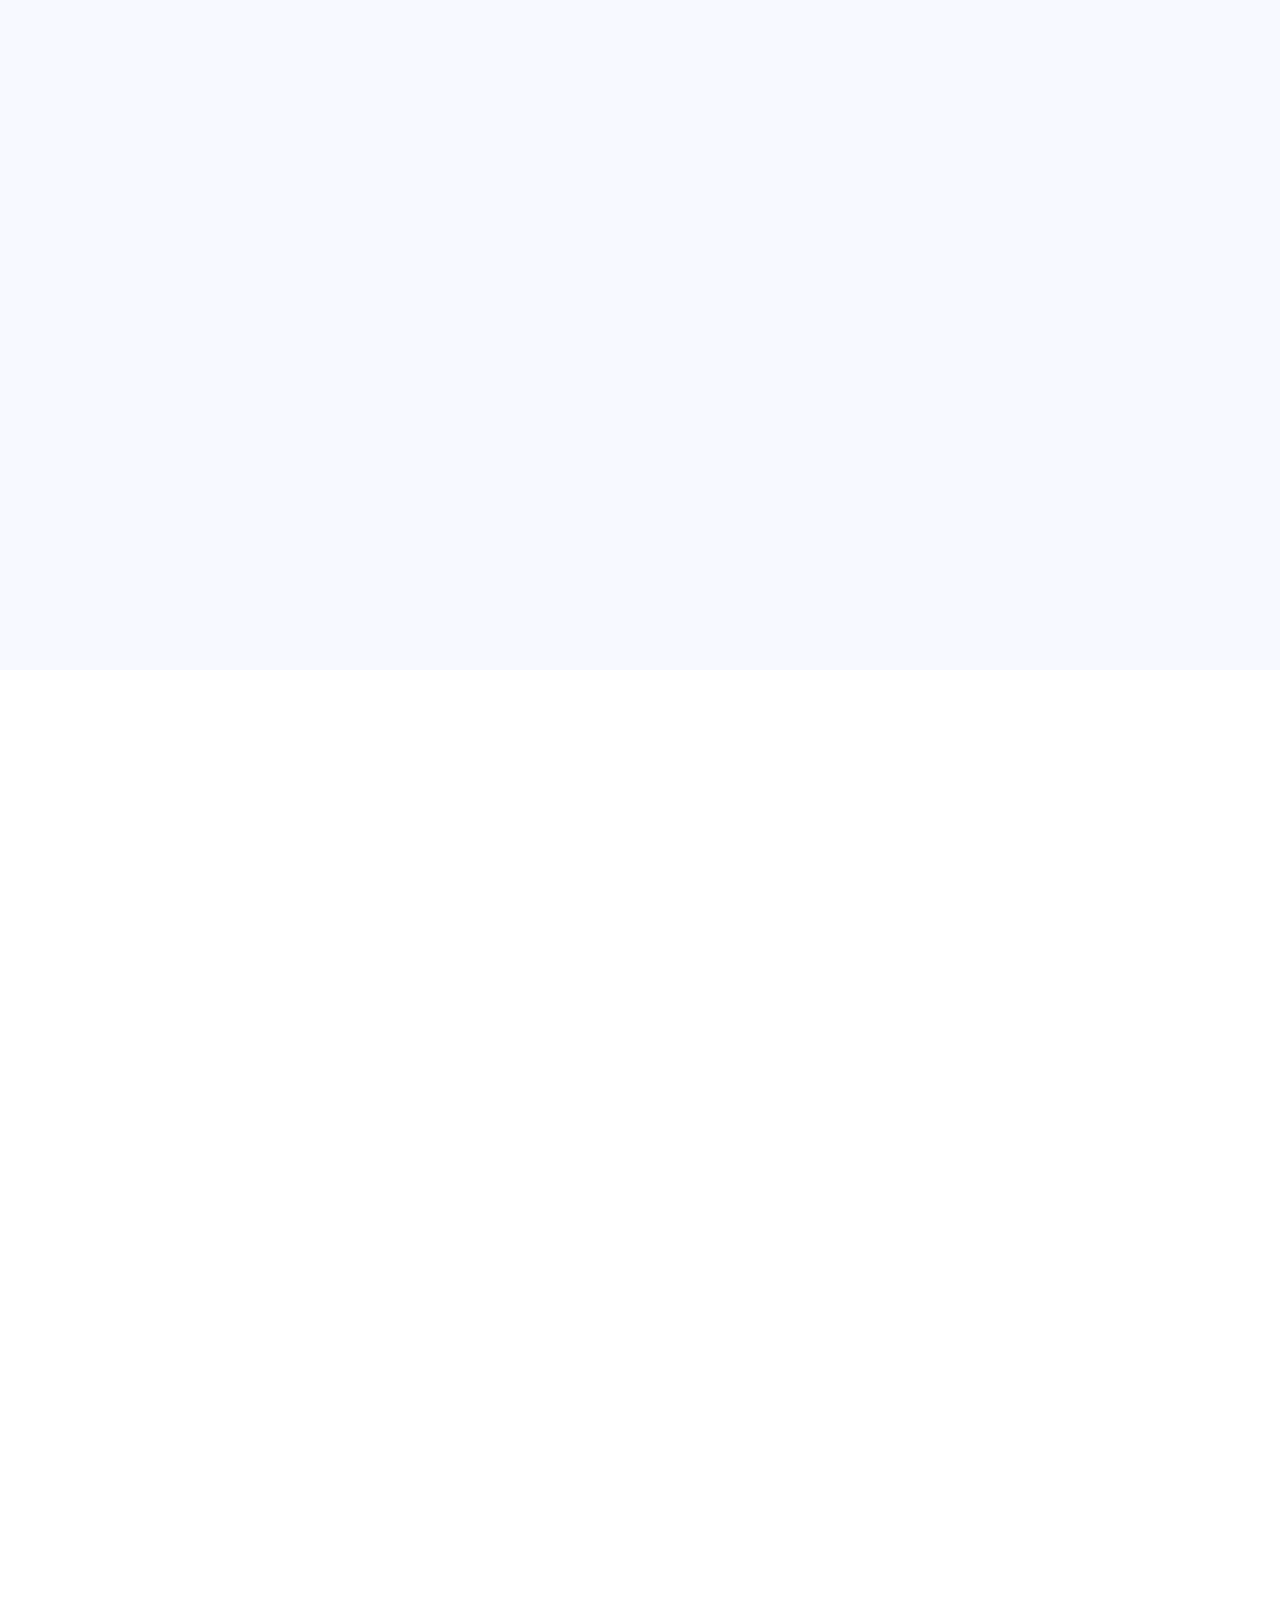
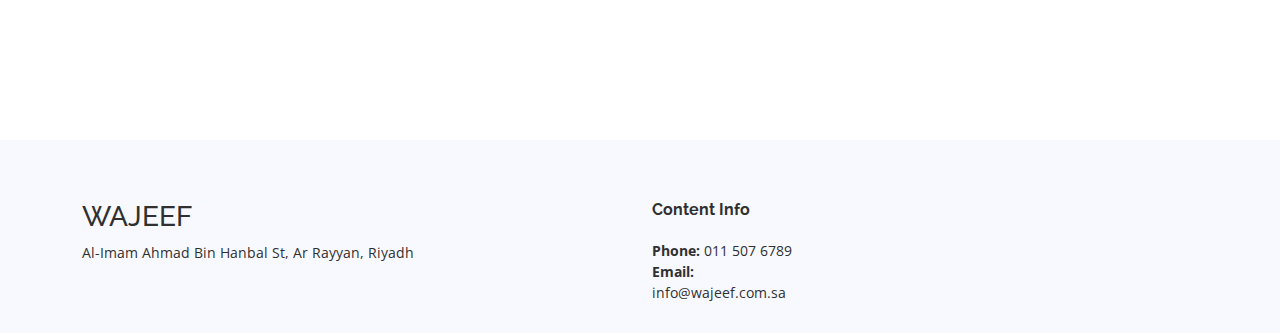
==== commit 03f4a7cd: "try to fix website" ====
--- a/index.html
+++ b/index.html
@@ -23,7 +23,9 @@
       crossorigin="anonymous"
     />
     <!-- Vendor CSS Files -->
-    <link href="assets/vendor/aos/aos.css" rel="stylesheet" />
+    <link href="https://unpkg.com/aos@2.3.1/dist/aos.css" rel="stylesheet" />
+
+    <!-- <link href="assets/vendor/aos/aos.css" rel="stylesheet" /> -->
     <link
       href="assets/vendor/bootstrap/css/bootstrap.min.css"
       rel="stylesheet"
@@ -33,15 +35,15 @@
       rel="stylesheet"
     />
     <link href="assets/vendor/boxicons/css/boxicons.min.css" rel="stylesheet" />
-    <link
+    <!-- <link
       href="assets/vendor/glightbox/css/glightbox.min.css"
       rel="stylesheet"
-    />
-    <link href="assets/vendor/swiper/swiper-bundle.min.css" rel="stylesheet" />
+    /> -->
+    <!-- <link href="assets/vendor/swiper/swiper-bundle.min.css" rel="stylesheet" /> -->
 
     <!-- Template Main CSS File -->
     <link href="assets/css/style.css" rel="stylesheet" />
-        <link href="assets/css/slideEN.css" rel="stylesheet" />
+    <link href="assets/css/slideEN.css" rel="stylesheet" />
     <link href="css/marquee.css" rel="stylesheet" />
     <link href="css/company.css" rel="stylesheet" />
     <link href="css/contact.css" rel="stylesheet" />
@@ -55,7 +57,7 @@
 
   <body>
     <!-- ======= Top Bar ======= -->
-     <section id="discount-bunner">
+    <section id="discount-bunner">
       <div class="show-logo">
         <a href="#contact">Get a discount of up to<strong>50%</strong></a>
       </div>
@@ -617,11 +619,11 @@
     <!-- End Footer -->
 
     <!-- Vendor JS Files -->
-    <script src="assets/vendor/aos/aos.js"></script>
+    <!-- <script src="assets/vendor/aos/aos.js"></script> -->
     <script src="assets/vendor/bootstrap/js/bootstrap.bundle.min.js"></script>
-    <script src="assets/vendor/glightbox/js/glightbox.min.js"></script>
-    <script src="assets/vendor/isotope-layout/isotope.pkgd.min.js"></script>
-    <script src="assets/vendor/swiper/swiper-bundle.min.js"></script>
+    <!-- <script src="assets/vendor/glightbox/js/glightbox.min.js"></script> -->
+    <!-- <script src="assets/vendor/isotope-layout/isotope.pkgd.min.js"></script> -->
+    <!-- <script src="assets/vendor/swiper/swiper-bundle.min.js"></script> -->
     <script src="JS/tawk.js"></script>
     <!-- Template Main JS File -->
     <script src="assets/js/main.js"></script>
@@ -630,6 +632,8 @@
     <script src="forms/contact.js"></script>
     <script type="module" src="JS/insuranceTypeServices.js"></script>
     <script src="JS/faq.js"></script>
-    
+
+    <script src="https://unpkg.com/aos@2.3.1/dist/aos.js"></script>
+    <script>AOS.init();</script>
   </body>
 </html>
--- a/css/marquee.css
+++ b/css/marquee.css
@@ -61,4 +61,4 @@
     --marquee-elements-displayed: 3;
   }
   .marquee:before, .marquee:after { width: 5rem; }
-}+}
--- a/css/company.css
+++ b/css/company.css
@@ -137,3 +137,16 @@
   font-size: 24px;
   font-weight: 800;
 }
+
+.sticky {
+  position: -webkit-sticky;
+  position: sticky;
+  bottom: 0;
+  height: 30px;
+  width: 100vw;
+  background: yellow;
+}
+
+.lazy-background {
+  background-color: #e9e9e9; /* Gray color placeholder */
+}